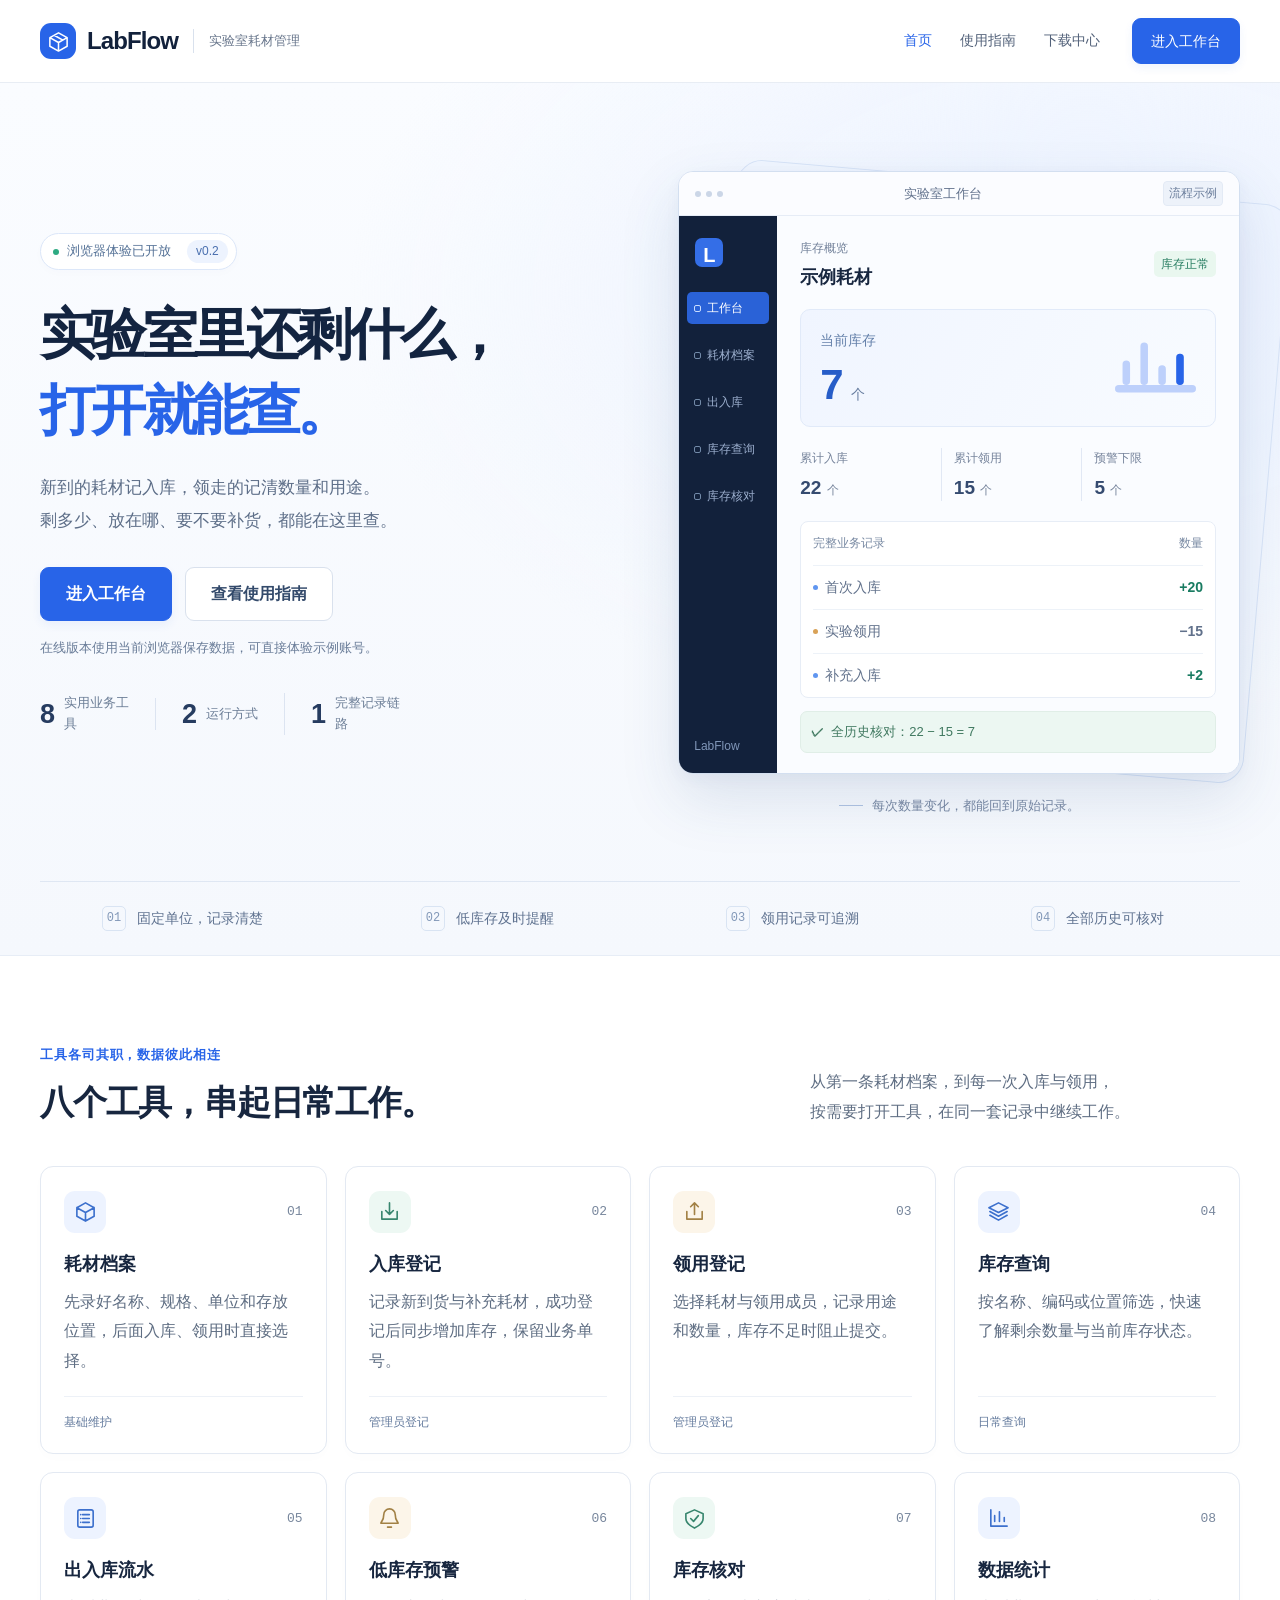
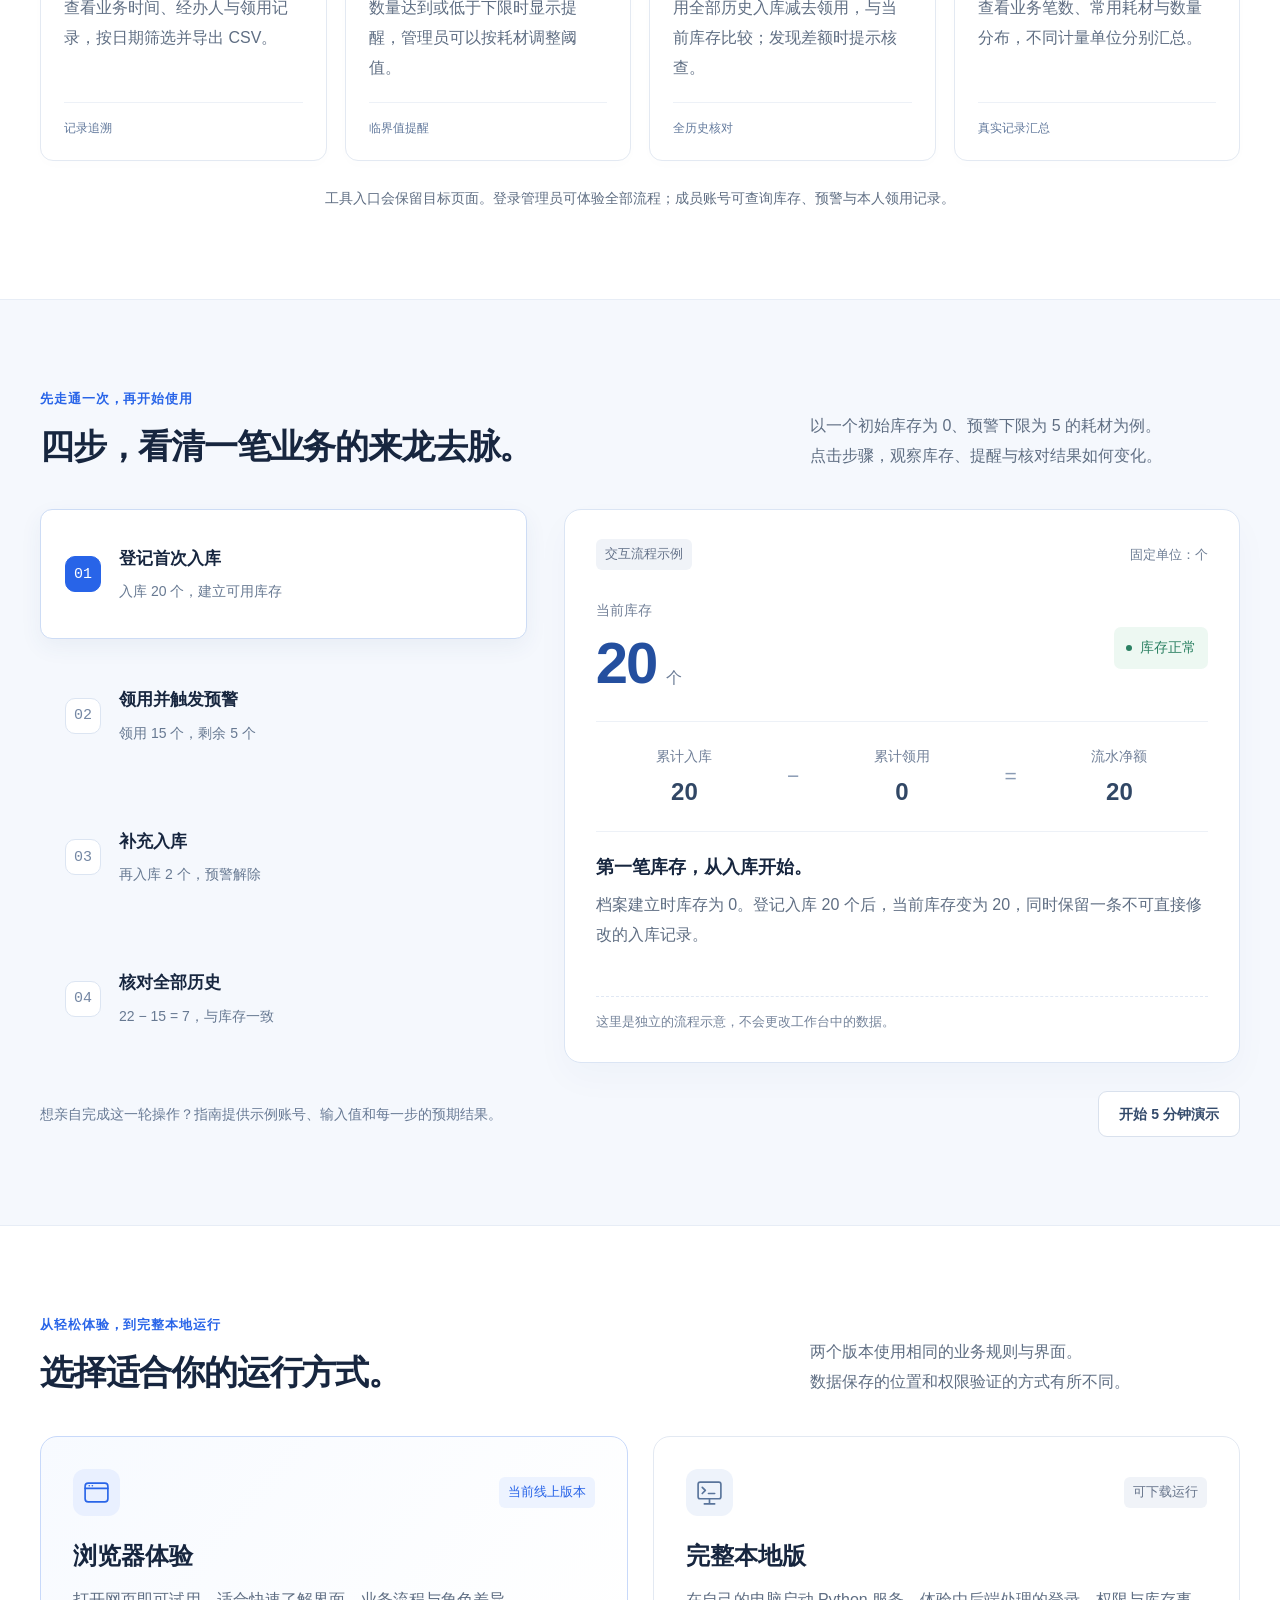
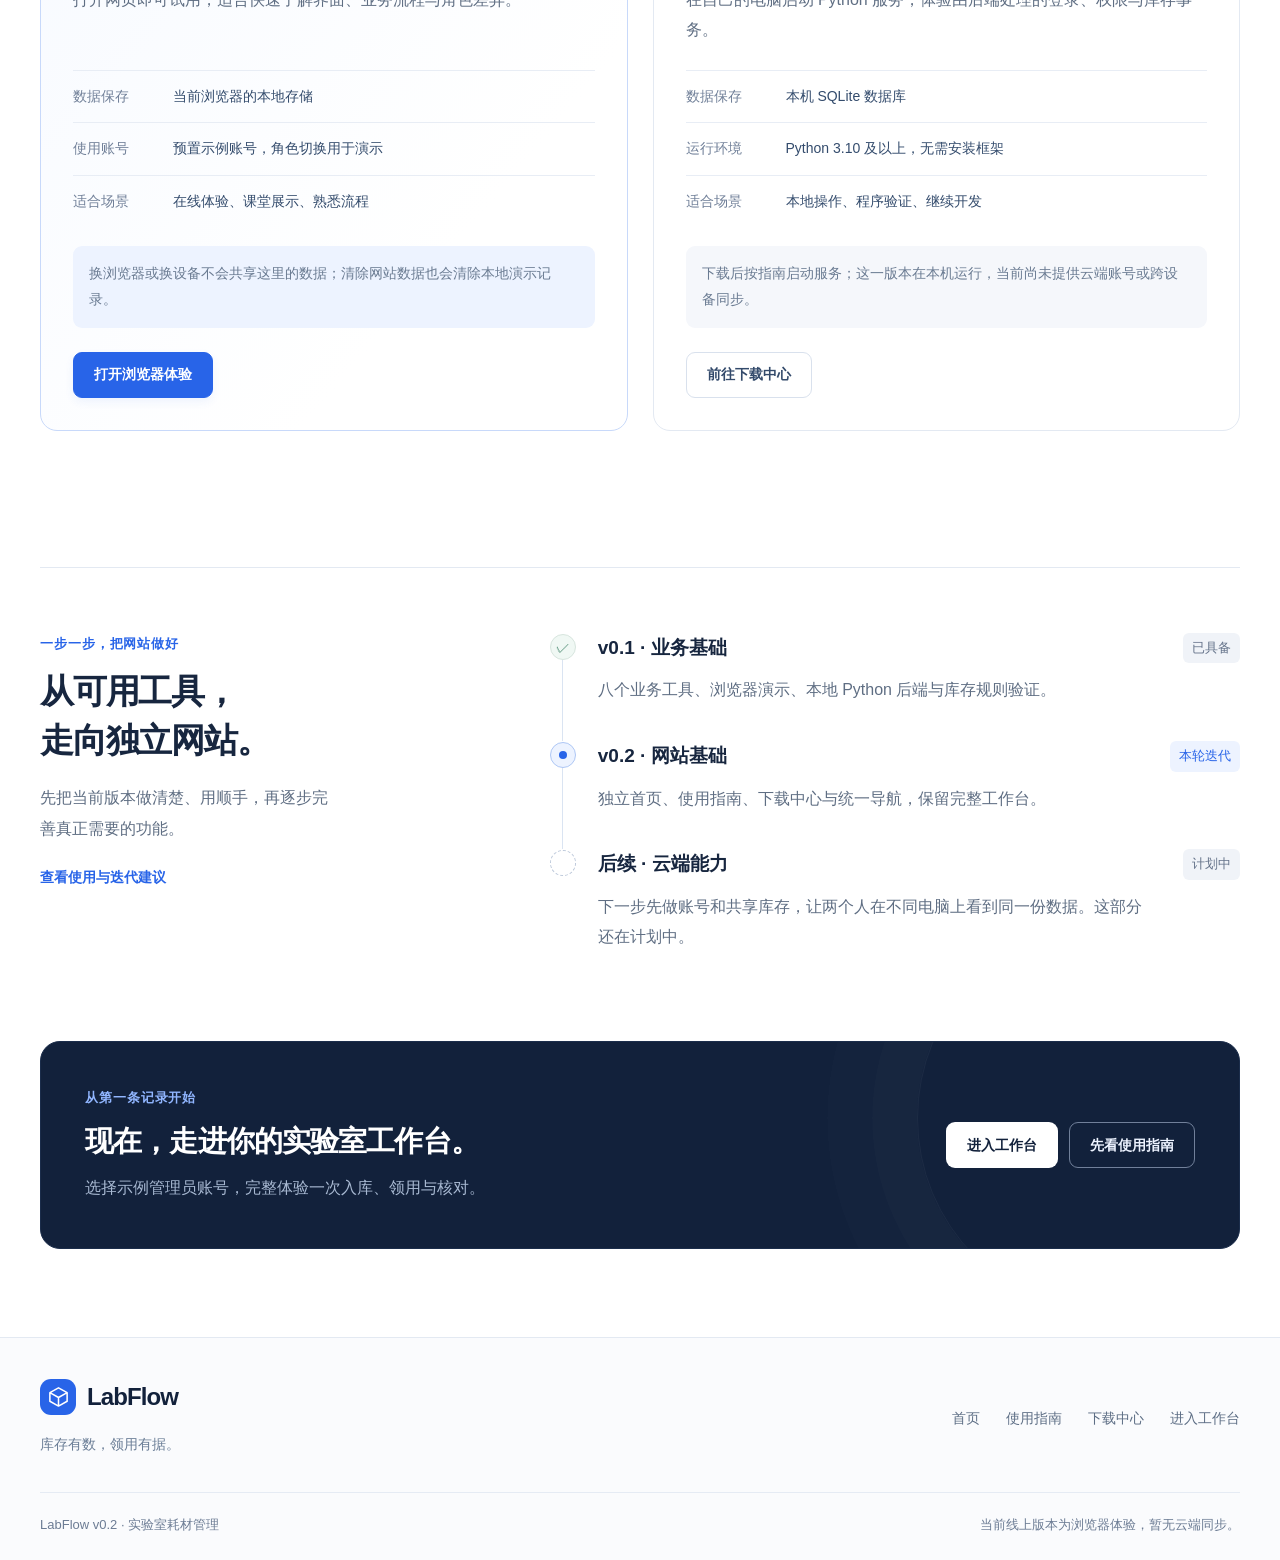
==== web/index.html @ d5433038 "导入 LabFlow 课程项目与 Cloudflare 部署说明 加入首页、八功能工作台、指南和下载中心，保留本地 Python/SQLite 后台、测试与研究资料。 当前在线构建使用浏览器演示数据，" ====
<!doctype html>
<html lang="zh-CN">
<head>
  <meta charset="utf-8">
  <meta name="viewport" content="width=device-width, initial-scale=1">
  <meta name="theme-color" content="#12213b">
  <meta name="description" content="LabFlow 将实验室耗材档案、入库、领用、库存、预警与核对连接起来。在线体验八个业务工具，或下载完整的 Python 与 SQLite 本地版本。">
  <title>LabFlow · 让实验室耗材管理有条理</title>
  <link rel="stylesheet" href="site.css">
  <script src="site.js" defer></script>
</head>
<body data-page="home">
  <a class="skip-link" href="#main-content">跳到主要内容</a>
  <header class="site-header">
    <div class="site-wrap site-header-inner">
      <a class="site-brand" href="index.html" aria-label="LabFlow 首页">
        <span class="brand-mark" aria-hidden="true"><svg viewBox="0 0 24 24" fill="none"><path d="m12 3 9 5-9 5-9-5 9-5Zm-9 5v9l9 5 9-5V8M12 13v9M7.5 5.5l9 5" stroke="currentColor" stroke-width="1.6" stroke-linejoin="round"/></svg></span>
        <span class="brand-wordmark">LabFlow</span><span class="brand-subtitle">实验室耗材管理</span>
      </a>
      <button class="mobile-nav-toggle" type="button" data-menu-toggle aria-controls="site-nav" aria-expanded="false" aria-label="打开导航"><span></span><span></span><span></span></button>
      <nav id="site-nav" class="site-nav" aria-label="网站导航"><a href="index.html" aria-current="page">首页</a><a href="guide.html">使用指南</a><a href="download.html">下载中心</a><a href="app.html" class="button button-primary nav-cta">进入工作台</a></nav>
    </div>
  </header>
  <main id="main-content">
    <section class="home-hero">
      <div class="site-wrap hero-layout">
        <div class="hero-copy">
          <div class="hero-status"><span class="status-dot"></span>浏览器体验已开放<span class="hero-version">v0.2</span></div>
          <h1>实验室里还剩什么，<br><span>打开就能查。</span></h1>
          <p class="hero-lead">新到的耗材记入库，领走的记清数量和用途。<br class="desktop-break">剩多少、放在哪、要不要补货，都能在这里查。</p>
          <div class="hero-actions"><a class="button button-primary button-large" href="app.html">进入工作台</a><a class="button button-secondary button-large" href="guide.html">查看使用指南</a></div>
          <p class="hero-note">在线版本使用当前浏览器保存数据，可直接体验示例账号。</p>
          <div class="hero-proof" aria-label="产品范围"><div><strong>8</strong><span>实用业务工具</span></div><div><strong>2</strong><span>运行方式</span></div><div><strong>1</strong><span>完整记录链路</span></div></div>
        </div>
        <div class="hero-visual">
          <div class="preview-window" aria-label="业务示例：累计入库 22 个、领用 15 个，当前库存 7 个">
            <div class="preview-topbar"><div class="preview-dots" aria-hidden="true"><i></i><i></i><i></i></div><span>实验室工作台</span><span class="preview-label">流程示例</span></div>
            <div class="preview-content">
              <div class="preview-nav" aria-hidden="true"><span class="preview-nav-logo">L</span><span class="is-active"><i></i>工作台</span><span><i></i>耗材档案</span><span><i></i>出入库</span><span><i></i>库存查询</span><span><i></i>库存核对</span><span class="preview-nav-foot">LabFlow</span></div>
              <div class="preview-main">
                <div class="preview-heading"><div><p>库存概览</p><h2>示例耗材</h2></div><span class="preview-ok">库存正常</span></div>
                <div class="preview-stock"><div><span>当前库存</span><strong>7<small>个</small></strong></div><svg viewBox="0 0 86 62" fill="none" aria-hidden="true"><path d="M4 53h78M12 45V27M31 45V8M50 45V32M69 45V20" stroke="#bdd0fb" stroke-width="8" stroke-linecap="round"/><path d="M69 45V20" stroke="#2864e8" stroke-width="8" stroke-linecap="round"/></svg></div>
                <div class="preview-metrics"><div><span>累计入库</span><strong>22 <small>个</small></strong></div><div><span>累计领用</span><strong>15 <small>个</small></strong></div><div><span>预警下限</span><strong>5 <small>个</small></strong></div></div>
                <div class="preview-ledger"><div class="preview-ledger-head"><span>完整业务记录</span><span>数量</span></div><div><span><i class="ledger-dot in"></i>首次入库</span><strong class="text-green">+20</strong></div><div><span><i class="ledger-dot out"></i>实验领用</span><strong>−15</strong></div><div><span><i class="ledger-dot in"></i>补充入库</span><strong class="text-green">+2</strong></div></div>
                <div class="preview-check"><span aria-hidden="true">✓</span>全历史核对：22 − 15 = 7</div>
              </div>
            </div>
          </div>
          <div class="preview-caption"><span class="caption-line"></span>每次数量变化，都能回到原始记录。</div>
        </div>
      </div>
      <div class="site-wrap"><div class="benefit-strip"><span><i aria-hidden="true">01</i>固定单位，记录清楚</span><span><i aria-hidden="true">02</i>低库存及时提醒</span><span><i aria-hidden="true">03</i>领用记录可追溯</span><span><i aria-hidden="true">04</i>全部历史可核对</span></div></div>
    </section>
    <section id="features" class="section features-section">
      <div class="site-wrap">
        <div class="section-head"><div><p class="eyebrow">工具各司其职，数据彼此相连</p><h2 class="section-title">八个工具，串起日常工作。</h2></div><p class="section-copy">从第一条耗材档案，到每一次入库与领用，<br class="desktop-break">按需要打开工具，在同一套记录中继续工作。</p></div>
        <div class="feature-grid">
          <a class="feature-card" href="app.html?app=items"><div class="feature-card-top"><span class="feature-icon"><svg viewBox="0 0 24 24" fill="none" aria-hidden="true"><path d="m12 3 9 5-9 5-9-5 9-5Zm-9 5v9l9 5 9-5V8M12 13v9"/></svg></span><span class="feature-number">01</span></div><h3>耗材档案</h3><p>先录好名称、规格、单位和存放位置，后面入库、领用时直接选择。</p><span class="feature-category">基础维护</span></a>
          <a class="feature-card" href="app.html?app=inbound"><div class="feature-card-top"><span class="feature-icon green"><svg viewBox="0 0 24 24" fill="none" aria-hidden="true"><path d="M4 12v8h16v-8M12 3v12m-4-4 4 4 4-4"/></svg></span><span class="feature-number">02</span></div><h3>入库登记</h3><p>记录新到货与补充耗材，成功登记后同步增加库存，保留业务单号。</p><span class="feature-category">管理员登记</span></a>
          <a class="feature-card" href="app.html?app=outbound"><div class="feature-card-top"><span class="feature-icon warm"><svg viewBox="0 0 24 24" fill="none" aria-hidden="true"><path d="M4 12v8h16v-8M12 15V3m-4 4 4-4 4 4"/></svg></span><span class="feature-number">03</span></div><h3>领用登记</h3><p>选择耗材与领用成员，记录用途和数量，库存不足时阻止提交。</p><span class="feature-category">管理员登记</span></a>
          <a class="feature-card" href="app.html?app=inventory"><div class="feature-card-top"><span class="feature-icon"><svg viewBox="0 0 24 24" fill="none" aria-hidden="true"><path d="m12 3 10 5-10 5L2 8l10-5ZM3 12l9 5 9-5M3 16l9 5 9-5"/></svg></span><span class="feature-number">04</span></div><h3>库存查询</h3><p>按名称、编码或位置筛选，快速了解剩余数量与当前库存状态。</p><span class="feature-category">日常查询</span></a>
          <a class="feature-card" href="app.html?app=movements"><div class="feature-card-top"><span class="feature-icon"><svg viewBox="0 0 24 24" fill="none" aria-hidden="true"><rect x="4" y="3" width="16" height="18" rx="2"/><path d="M9 8h7M9 12h7M9 16h7M7 8h.01M7 12h.01M7 16h.01"/></svg></span><span class="feature-number">05</span></div><h3>出入库流水</h3><p>查看业务时间、经办人与领用记录，按日期筛选并导出 CSV。</p><span class="feature-category">记录追溯</span></a>
          <a class="feature-card" href="app.html?app=alerts"><div class="feature-card-top"><span class="feature-icon warm"><svg viewBox="0 0 24 24" fill="none" aria-hidden="true"><path d="M18 8a6 6 0 0 0-12 0c0 7-3 7-3 9h18c0-2-3-2-3-9M10 21h4"/></svg></span><span class="feature-number">06</span></div><h3>低库存预警</h3><p>数量达到或低于下限时显示提醒，管理员可以按耗材调整阈值。</p><span class="feature-category">临界值提醒</span></a>
          <a class="feature-card" href="app.html?app=reconciliation"><div class="feature-card-top"><span class="feature-icon green"><svg viewBox="0 0 24 24" fill="none" aria-hidden="true"><path d="m12 3 9 4v5c0 5-5 8-9 10-4-2-9-5-9-10V7l9-4Z"/><path d="m8 12 3 3 5-6"/></svg></span><span class="feature-number">07</span></div><h3>库存核对</h3><p>用全部历史入库减去领用，与当前库存比较；发现差额时提示核查。</p><span class="feature-category">全历史核对</span></a>
          <a class="feature-card" href="app.html?app=statistics"><div class="feature-card-top"><span class="feature-icon"><svg viewBox="0 0 24 24" fill="none" aria-hidden="true"><path d="M4 3v17h17M8 15V9M13 15V5M18 15v-4"/></svg></span><span class="feature-number">08</span></div><h3>数据统计</h3><p>查看业务笔数、常用耗材与数量分布，不同计量单位分别汇总。</p><span class="feature-category">真实记录汇总</span></a>
        </div>
        <p class="section-footnote">工具入口会保留目标页面。登录管理员可体验全部流程；成员账号可查询库存、预警与本人领用记录。</p>
      </div>
    </section>
    <section id="workflow" class="section workflow-section">
      <div class="site-wrap">
        <div class="section-head"><div><p class="eyebrow">先走通一次，再开始使用</p><h2 class="section-title">四步，看清一笔业务的来龙去脉。</h2></div><p class="section-copy">以一个初始库存为 0、预警下限为 5 的耗材为例。<br class="desktop-break">点击步骤，观察库存、提醒与核对结果如何变化。</p></div>
        <div class="workflow-layout">
          <div class="demo-tabs" role="tablist" aria-label="业务演示步骤" aria-orientation="vertical">
            <button class="demo-tab is-active" type="button" role="tab" id="demo-tab-0" aria-selected="true" aria-controls="demo-panel" data-demo-step="0"><span class="demo-step-number">01</span><span><strong>登记首次入库</strong><small>入库 20 个，建立可用库存</small></span></button>
            <button class="demo-tab" type="button" role="tab" id="demo-tab-1" aria-selected="false" aria-controls="demo-panel" tabindex="-1" data-demo-step="1"><span class="demo-step-number">02</span><span><strong>领用并触发预警</strong><small>领用 15 个，剩余 5 个</small></span></button>
            <button class="demo-tab" type="button" role="tab" id="demo-tab-2" aria-selected="false" aria-controls="demo-panel" tabindex="-1" data-demo-step="2"><span class="demo-step-number">03</span><span><strong>补充入库</strong><small>再入库 2 个，预警解除</small></span></button>
            <button class="demo-tab" type="button" role="tab" id="demo-tab-3" aria-selected="false" aria-controls="demo-panel" tabindex="-1" data-demo-step="3"><span class="demo-step-number">04</span><span><strong>核对全部历史</strong><small>22 − 15 = 7，与库存一致</small></span></button>
          </div>
          <div id="demo-panel" class="demo-panel" role="tabpanel" aria-labelledby="demo-tab-0" tabindex="0">
            <div class="demo-panel-top"><span class="tag">交互流程示例</span><span class="demo-unit">固定单位：个</span></div>
            <div class="demo-result" aria-live="polite" aria-atomic="true"><div><p>当前库存</p><div class="demo-stock-number"><strong data-demo-stock>20</strong><span>个</span></div></div><div class="demo-result-state" data-demo-state><span class="state-indicator"></span><span data-demo-status>库存正常</span></div></div>
            <div class="demo-equation"><div><span>累计入库</span><strong data-demo-in>20</strong></div><span class="equation-symbol" aria-hidden="true">−</span><div><span>累计领用</span><strong data-demo-out>0</strong></div><span class="equation-symbol" aria-hidden="true">=</span><div><span>流水净额</span><strong data-demo-ledger>20</strong></div></div>
            <div class="demo-explanation"><h3 data-demo-title>第一笔库存，从入库开始。</h3><p data-demo-description>档案建立时库存为 0。登记入库 20 个后，当前库存变为 20，同时保留一条不可直接修改的入库记录。</p></div>
            <p class="demo-safe-note">这里是独立的流程示意，不会更改工作台中的数据。</p>
          </div>
        </div>
        <div class="workflow-bottom"><p>想亲自完成这一轮操作？指南提供示例账号、输入值和每一步的预期结果。</p><a class="button button-secondary" href="guide.html#first-run">开始 5 分钟演示</a></div>
      </div>
    </section>
    <section id="modes" class="section modes-section">
      <div class="site-wrap">
        <div class="section-head"><div><p class="eyebrow">从轻松体验，到完整本地运行</p><h2 class="section-title">选择适合你的运行方式。</h2></div><p class="section-copy">两个版本使用相同的业务规则与界面。<br class="desktop-break">数据保存的位置和权限验证的方式有所不同。</p></div>
        <div class="mode-grid">
          <article class="mode-card browser-mode"><div class="mode-card-heading"><span class="mode-icon" aria-hidden="true"><svg viewBox="0 0 28 28" fill="none"><rect x="3" y="5" width="22" height="18" rx="3"/><path d="M3 10h22M7 7.5h.01M10 7.5h.01"/></svg></span><span class="tag tag-blue">当前线上版本</span></div><h3>浏览器体验</h3><p>打开网页即可试用，适合快速了解界面、业务流程与角色差异。</p><dl class="mode-facts"><div><dt>数据保存</dt><dd>当前浏览器的本地存储</dd></div><div><dt>使用账号</dt><dd>预置示例账号，角色切换用于演示</dd></div><div><dt>适合场景</dt><dd>在线体验、课堂展示、熟悉流程</dd></div></dl><div class="mode-boundary">换浏览器或换设备不会共享这里的数据；清除网站数据也会清除本地演示记录。</div><a class="button button-primary" href="app.html">打开浏览器体验</a></article>
          <article class="mode-card local-mode"><div class="mode-card-heading"><span class="mode-icon" aria-hidden="true"><svg viewBox="0 0 28 28" fill="none"><rect x="3" y="4" width="22" height="16" rx="2"/><path d="M9 25h10M14 20v5M7 9l3 3-3 3M13 15h6"/></svg></span><span class="tag">可下载运行</span></div><h3>完整本地版</h3><p>在自己的电脑启动 Python 服务，体验由后端处理的登录、权限与库存事务。</p><dl class="mode-facts"><div><dt>数据保存</dt><dd>本机 SQLite 数据库</dd></div><div><dt>运行环境</dt><dd>Python 3.10 及以上，无需安装框架</dd></div><div><dt>适合场景</dt><dd>本地操作、程序验证、继续开发</dd></div></dl><div class="mode-boundary">下载后按指南启动服务；这一版本在本机运行，当前尚未提供云端账号或跨设备同步。</div><a class="button button-secondary" href="download.html">前往下载中心</a></article>
        </div>
      </div>
    </section>
    <section id="roadmap" class="section roadmap-section">
      <div class="site-wrap roadmap-layout"><div class="roadmap-heading"><p class="eyebrow">一步一步，把网站做好</p><h2 class="section-title">从可用工具，<br>走向独立网站。</h2><p class="section-copy">先把当前版本做清楚、用顺手，再逐步完善真正需要的功能。</p><a class="text-link" href="guide.html#team">查看使用与迭代建议</a></div><div class="roadmap-list"><article class="roadmap-item"><span class="roadmap-marker complete" aria-hidden="true">✓</span><div><div class="roadmap-item-title"><h3>v0.1 · 业务基础</h3><span class="tag">已具备</span></div><p>八个业务工具、浏览器演示、本地 Python 后端与库存规则验证。</p></div></article><article class="roadmap-item current"><span class="roadmap-marker" aria-hidden="true"><i></i></span><div><div class="roadmap-item-title"><h3>v0.2 · 网站基础</h3><span class="tag tag-blue">本轮迭代</span></div><p>独立首页、使用指南、下载中心与统一导航，保留完整工作台。</p></div></article><article class="roadmap-item"><span class="roadmap-marker planned" aria-hidden="true"></span><div><div class="roadmap-item-title"><h3>后续 · 云端能力</h3><span class="tag">计划中</span></div><p>下一步先做账号和共享库存，让两个人在不同电脑上看到同一份数据。这部分还在计划中。</p></div></article></div></div>
    </section>
    <section class="closing-section"><div class="site-wrap"><div class="closing-panel"><div><p class="eyebrow">从第一条记录开始</p><h2>现在，走进你的实验室工作台。</h2><p>选择示例管理员账号，完整体验一次入库、领用与核对。</p></div><div class="closing-actions"><a class="button button-white" href="app.html">进入工作台</a><a class="button button-dark-outline" href="guide.html">先看使用指南</a></div></div></div></section>
  </main>
  <footer class="site-footer"><div class="site-wrap"><div class="footer-top"><div><a class="site-brand" href="index.html"><span class="brand-mark" aria-hidden="true"><svg viewBox="0 0 24 24" fill="none"><path d="m12 3 9 5-9 5-9-5 9-5Zm-9 5v9l9 5 9-5V8M12 13v9" stroke="currentColor" stroke-width="1.6" stroke-linejoin="round"/></svg></span><span class="brand-wordmark">LabFlow</span></a><p class="footer-description">库存有数，领用有据。</p></div><nav class="footer-nav" aria-label="页脚导航"><a href="index.html">首页</a><a href="guide.html">使用指南</a><a href="download.html">下载中心</a><a href="app.html">进入工作台</a></nav></div><div class="footer-bottom"><span>LabFlow v0.2 · 实验室耗材管理</span><span>当前线上版本为浏览器体验，暂无云端同步。</span></div></div></footer>
</body>
</html>
---- web/site.css ----
:root{--ink:#17263f;--navy:#12213b;--blue:#2864e8;--blue-dark:#1b4fc4;--blue-soft:#edf3ff;--muted:#5f6e83;--line:#e3e9f2;--canvas:#f5f7fb;--green:#187b61;--amber:#93600d;--radius:18px;--shadow:0 14px 42px rgba(25,44,78,.06)}
*{box-sizing:border-box}html{scroll-behavior:smooth;scroll-padding-top:106px}body{margin:0;color:var(--ink);background:#fff;font:16px/1.8 -apple-system,BlinkMacSystemFont,"Segoe UI","PingFang SC","Microsoft YaHei",sans-serif;-webkit-font-smoothing:antialiased}button,input,select,textarea{font:inherit}a{color:inherit;text-decoration:none}button,a{-webkit-tap-highlight-color:transparent;touch-action:manipulation}button{cursor:pointer}button:focus-visible,a:focus-visible,summary:focus-visible,[tabindex]:focus-visible{outline:3px solid #82abfa;outline-offset:5px}h1,h2,h3,h4,p{margin:0}h1,h2,h3,h4{line-height:1.4}h1,h2{letter-spacing:-.03em}svg{display:block}button{border:0}img,svg{max-width:100%}main{overflow:clip}section[id]{scroll-margin-top:106px}small{font-size:13px}.site-wrap{width:calc(100% - 80px);max-width:1200px;margin:0 auto}.muted{color:var(--muted)}.text-green{color:var(--green)}.skip-link{position:fixed;z-index:200;top:-100px;left:20px;background:white;color:var(--ink);padding:12px 20px;border:1px solid var(--blue);border-radius:10px;font-size:14px}.skip-link:focus{top:14px}.button{display:inline-flex;align-items:center;justify-content:center;min-height:46px;padding:10px 20px;border-radius:9px;font-size:14px;font-weight:650;line-height:1.6;border:1px solid transparent;transition:background .18s,border-color .18s,box-shadow .18s;text-align:center}.button-primary{color:#fff;background:var(--blue);border-color:var(--blue);box-shadow:0 4px 10px #2864e812}.button-primary:hover{background:var(--blue-dark);border-color:var(--blue-dark);box-shadow:0 7px 18px #2864e81c}.button-secondary{background:#fff;border-color:#d9e1ed;color:#334a6b}.button-secondary:hover{border-color:#aec4e8;background:#f7faff}.button-large{min-height:52px;padding:13px 25px;font-size:16px}.button-small{min-height:38px;padding:7px 13px;font-size:14px}.button-white{background:white;color:var(--navy)}.button-white:hover{background:#eef4ff}.button-dark-outline{background:transparent;border-color:#71809a;color:#edf3ff}.button-dark-outline:hover{background:#ffffff0d;border-color:#b5c5e0}.text-link{font-size:14px;font-weight:650;color:var(--blue);text-underline-offset:5px}.text-link:hover{text-decoration:underline}.tag{display:inline-flex;align-items:center;justify-content:center;gap:6px;border-radius:6px;background:#f0f3f8;color:#65738a;font-size:13px;font-weight:550;line-height:1.6;padding:5px 9px}.tag-blue{background:var(--blue-soft);color:var(--blue)}.eyebrow{color:var(--blue);font-size:13px;line-height:1.7;font-weight:650;letter-spacing:.07em;margin-bottom:12px}.section{padding:88px 0}.section-head{display:flex;justify-content:space-between;gap:40px;align-items:flex-end;margin-bottom:38px}.section-title{font-size:34px;font-weight:720;line-height:1.45;letter-spacing:-.035em}.section-copy{color:var(--muted);font-size:16px;line-height:1.9;max-width:470px}.section-head>.section-copy{flex:0 1 430px}.section-footnote{font-size:14px;color:var(--muted);text-align:center;margin-top:25px}.grid-2{display:grid;grid-template-columns:repeat(2,minmax(0,1fr));gap:24px}.grid-3{display:grid;grid-template-columns:repeat(3,minmax(0,1fr));gap:24px}

.site-header{position:sticky;top:0;z-index:50;background:rgba(255,255,255,.96);border-bottom:1px solid #e8edf4;backdrop-filter:blur(16px)}.site-header-inner{min-height:82px;display:flex;align-items:center;justify-content:space-between;gap:25px}.site-brand{display:inline-flex;align-items:center;gap:11px;flex-shrink:0;color:var(--navy)}.brand-mark{display:grid;place-items:center;width:36px;height:36px;border-radius:11px;background:var(--blue);color:white;flex:none}.brand-mark svg{width:23px;height:23px}.brand-wordmark{font-size:24px;line-height:1.2;font-weight:780;letter-spacing:-.9px}.brand-subtitle{font-size:13px;font-weight:450;color:#67758b;border-left:1px solid #d9e1ed;margin-left:4px;padding-left:15px;white-space:nowrap}.site-nav{display:flex;align-items:center;gap:28px}.site-nav>a{font-size:14px;font-weight:550;color:#53627a;padding:10px 0;white-space:nowrap}.site-nav>a:hover,.site-nav>a[aria-current="page"]{color:var(--blue)}.site-nav>.nav-cta{padding:10px 18px;color:white;margin-left:4px}.site-nav>.nav-cta:hover{color:white}.mobile-nav-toggle{display:none;flex-direction:column;align-items:center;justify-content:center;gap:5px;background:transparent;border:1px solid var(--line);border-radius:8px;min-width:44px;min-height:42px;font-size:14px;color:var(--ink);padding:8px}.mobile-nav-toggle>span{width:18px;height:2px;background:currentColor;border-radius:2px;transition:transform .15s,opacity .15s}.mobile-nav-toggle[aria-expanded="true"]>span:first-child{transform:translateY(7px) rotate(45deg)}.mobile-nav-toggle[aria-expanded="true"]>span:nth-child(2){opacity:0}.mobile-nav-toggle[aria-expanded="true"]>span:last-child{transform:translateY(-7px) rotate(-45deg)}

.home-hero{background:radial-gradient(ellipse at 85% 24%,#eaf1ff 0%,transparent 48%),linear-gradient(180deg,#fafcff,#f5f8fd);border-bottom:1px solid #e7edf6;overflow:hidden}.hero-layout{display:grid;grid-template-columns:1.04fr 1fr;align-items:center;gap:54px;padding-top:68px;padding-bottom:64px}.hero-copy{padding:10px 0}.hero-status{display:inline-flex;align-items:center;gap:8px;background:#fff;border:1px solid #dce7f9;padding:6px 8px 6px 12px;border-radius:30px;font-size:13px;line-height:1.6;color:#557297;margin-bottom:27px;box-shadow:0 3px 10px #345a9204}.status-dot{width:6px;height:6px;border-radius:50%;background:#2eaa82}.hero-version{font-size:12px;background:#edf3fe;color:#496faf;border-radius:14px;padding:2px 9px;margin-left:8px}.hero-copy h1{font-size:clamp(38px,4.3vw,58px);line-height:1.38;font-weight:780;letter-spacing:-.065em;color:#132440}.hero-copy h1>span{color:var(--blue)}.hero-lead{font-size:17px;color:#5d6e88;line-height:1.95;margin-top:22px}.hero-actions{display:flex;align-items:center;gap:13px;margin-top:30px;flex-wrap:wrap}.hero-note{font-size:13px;color:#697c98;margin-top:15px;max-width:470px;line-height:1.8}.hero-proof{display:flex;align-items:center;gap:0;margin-top:34px}.hero-proof>div{display:flex;align-items:center;gap:10px;padding:0 26px;border-left:1px solid #dce4f1}.hero-proof>div:first-child{padding-left:0;border-left:0}.hero-proof strong{font-size:27px;line-height:1.2;letter-spacing:-1px;font-weight:700;color:#263c60}.hero-proof span{font-size:13px;color:#6b7d96;max-width:65px;line-height:1.6}.hero-visual{min-width:0;position:relative;padding:20px 0 0}.hero-visual:before{content:"";position:absolute;inset:30px -28px 55px 34px;border:1px solid #d8e4f7;border-radius:26px;transform:rotate(5deg);background:#e9f1ff40}.preview-window{position:relative;border:1px solid #d3dff0;border-radius:15px;overflow:hidden;background:#fff;box-shadow:0 25px 60px #294e8021,0 5px 15px #2e51840a}.preview-topbar{height:44px;display:flex;align-items:center;justify-content:space-between;gap:14px;background:#fbfcff;border-bottom:1px solid #e6ecf6;padding:0 16px;color:#61718c;font-size:13px}.preview-dots{display:flex;gap:5px}.preview-dots i{width:6px;height:6px;background:#cbd6e7;border-radius:50%}.preview-label{font-size:12px;color:#6b7e9c;background:#edf2fa;border:1px solid #e3eaf5;border-radius:4px;padding:1px 5px}.preview-content{display:grid;grid-template-columns:98px minmax(0,1fr)}.preview-nav{background:var(--navy);padding:22px 8px 18px;display:flex;flex-direction:column;gap:15px;color:#9cafce;font-size:12px;line-height:1.5}.preview-nav>span{padding:7px;display:flex;align-items:center;gap:6px;white-space:nowrap}.preview-nav>span>i{width:7px;height:7px;border:1px solid #728aa8;border-radius:2px}.preview-nav .is-active{color:white;background:#2a62d7;border-radius:5px}.preview-nav .is-active>i{border-color:#c8dcff}.preview-nav>.preview-nav-logo{font-size:20px;font-weight:800;line-height:1;width:28px;height:29px;display:grid;place-items:center;background:#346ee7;color:white;border-radius:7px;margin:0 8px 10px}.preview-nav>.preview-nav-foot{color:#8197b9;font-size:12px;margin-top:auto;padding:18px 7px 0}.preview-main{padding:22px 23px 20px;min-width:0;background:#fafcff}.preview-heading{display:flex;align-items:center;justify-content:space-between;gap:8px}.preview-heading p{font-size:12px;color:#72819a;margin-bottom:5px}.preview-heading h2{font-size:18px;letter-spacing:0;font-weight:650}.preview-ok{font-size:12px;line-height:1.5;border-radius:5px;background:#e9f7ef;color:#277d61;padding:4px 7px;white-space:nowrap}.preview-stock{display:flex;justify-content:space-between;align-items:center;background:linear-gradient(120deg,#f0f5ff,#f8fbff);border:1px solid #e1eaf9;border-radius:10px;padding:16px 19px;margin-top:19px}.preview-stock>div>span{font-size:14px;color:#6480aa}.preview-stock strong{display:block;font-size:42px;line-height:1.2;letter-spacing:-1px;color:#275dc8;margin-top:5px}.preview-stock strong small{font-size:14px;letter-spacing:0;font-weight:450;margin-left:8px;color:#667c9f}.preview-stock>svg{width:81px;height:60px;margin-left:10px}.preview-metrics{display:grid;grid-template-columns:repeat(3,minmax(0,1fr));gap:6px;padding:21px 0 20px}.preview-metrics>div{border-left:1px solid #e1e8f4;padding-left:12px}.preview-metrics>div:first-child{border:0;padding-left:0}.preview-metrics span{font-size:12px;color:#75839b;display:block;white-space:nowrap}.preview-metrics strong{font-size:19px;font-weight:650;color:#354b70;display:block;line-height:1.4;margin-top:5px}.preview-metrics small{font-size:12px;font-weight:450;color:#75839b}.preview-ledger{background:white;border:1px solid #e7edf6;border-radius:8px;padding:0 12px}.preview-ledger>div{display:flex;align-items:center;justify-content:space-between;gap:10px;padding:9px 0;border-top:1px solid #edf2f8;font-size:14px;color:#61718b}.preview-ledger>.preview-ledger-head{font-size:12px;color:#798aa3;border:0;padding-top:11px;padding-bottom:10px}.preview-ledger>div>span{display:flex;align-items:center;gap:7px}.preview-ledger strong{font-size:14px;font-weight:600}.ledger-dot{width:5px;height:5px;border-radius:50%;background:#6096f0}.ledger-dot.out{background:#d9a257}.preview-check{background:#ecf7f2;border:1px solid #e0eee7;color:#407960;font-size:13px;border-radius:7px;margin-top:13px;padding:8px 10px;display:flex;gap:7px;align-items:center}.preview-check>span{font-weight:700}.preview-caption{display:flex;align-items:center;justify-content:center;gap:9px;color:#7384a0;font-size:13px;margin-top:20px;position:relative}.caption-line{width:24px;height:1px;background:#a9bddd}.benefit-strip{display:grid;grid-template-columns:repeat(4,minmax(0,1fr));gap:20px;border-top:1px solid #dfe7f3;padding:24px 0}.benefit-strip>span{display:flex;align-items:center;gap:11px;font-size:14px;color:#5f7290;justify-content:center}.benefit-strip i{font:12px ui-monospace,SFMono-Regular,Consolas,monospace;font-style:normal;color:#8298b8;border:1px solid #d9e4f3;border-radius:5px;padding:3px 4px;line-height:1.4}

.feature-grid{display:grid;grid-template-columns:repeat(4,minmax(0,1fr));gap:18px}.feature-card{border:1px solid var(--line);border-radius:13px;padding:24px 23px 20px;min-width:0;background:white;display:flex;flex-direction:column;align-items:flex-start;box-shadow:0 4px 14px #203d6803;transition:border-color .18s,background .18s,box-shadow .18s}.feature-card:hover{background:#fcfdff;border-color:#adc5f2;box-shadow:0 10px 25px #2853880a}.feature-card-top{display:flex;align-items:center;justify-content:space-between;width:100%;margin-bottom:19px}.feature-icon{width:42px;height:42px;border-radius:11px;background:#edf3ff;color:#3c70cd;display:grid;place-items:center}.feature-icon>svg{width:23px;height:23px;stroke:currentColor;stroke-width:1.7;stroke-linecap:round;stroke-linejoin:round}.feature-icon.green{background:#edf8f3;color:#38866e}.feature-icon.warm{background:#fcf5e9;color:#a28145}.feature-number{font:13px ui-monospace,SFMono-Regular,Consolas,monospace;color:#77869c}.feature-card h3{font-size:18px;font-weight:660;margin-bottom:10px}.feature-card p{font-size:16px;color:var(--muted);line-height:1.85;flex:1}.feature-category{font-size:12px;color:#637a9d;border-top:1px solid #edf1f7;padding-top:15px;margin-top:20px;width:100%}

.workflow-section{background:#f5f8fd;border-block:1px solid #e7edf6}.workflow-layout{display:grid;grid-template-columns:0.9fr 1.25fr;gap:37px;align-items:stretch}.demo-tabs{display:flex;flex-direction:column;gap:12px}.demo-tab{display:flex;align-items:center;gap:18px;text-align:left;padding:23px 24px;border:1px solid transparent;border-radius:12px;background:transparent;color:var(--ink);width:100%;flex:1}.demo-tab:hover{background:#edf3fc}.demo-tab.is-active{background:white;border-color:#cddcf5;box-shadow:0 8px 22px #294c8410}.demo-step-number{font:15px ui-monospace,SFMono-Regular,Consolas,monospace;color:#7487a4;flex:none;width:36px;height:36px;border:1px solid #dce5f2;background:#fff;border-radius:10px;display:grid;place-items:center}.demo-tab.is-active .demo-step-number{color:white;background:var(--blue);border-color:var(--blue)}.demo-tab strong{font-size:17px;font-weight:650;display:block;margin-bottom:5px}.demo-tab small{font-size:14px;color:#677992;display:block}.demo-panel{background:white;border:1px solid #dbe5f4;border-radius:17px;padding:29px 31px;box-shadow:0 15px 35px #294b7f08;min-width:0}.demo-panel-top{display:flex;align-items:center;justify-content:space-between;gap:14px}.demo-unit{font-size:13px;color:#6d7d94}.demo-result{display:flex;align-items:center;justify-content:space-between;gap:20px;margin:28px 0 23px}.demo-result p{font-size:14px;color:#738198}.demo-stock-number{display:flex;align-items:baseline;gap:10px;line-height:1.2;margin-top:5px}.demo-stock-number strong{font-size:58px;font-weight:720;letter-spacing:-2px;font-variant-numeric:tabular-nums;color:#244f9f}.demo-stock-number>span{color:#6b7c96;font-size:16px}.demo-result-state{display:flex;align-items:center;gap:8px;padding:8px 12px;background:#edf8f2;border-radius:7px;color:#2b8062;font-size:14px;font-weight:550}.state-indicator{width:6px;height:6px;border-radius:50%;background:currentColor}.demo-result-state.is-warning{color:#94640f;background:#fff5df}.demo-result-state.is-checked{background:#edf3ff;color:#2864e8}.demo-equation{display:flex;justify-content:space-between;align-items:center;padding:22px 0;border-top:1px solid #edf1f7;border-bottom:1px solid #edf1f7;gap:14px}.demo-equation>div{text-align:center;min-width:0;flex:1}.demo-equation>div>span{font-size:14px;color:#718099;display:block}.demo-equation strong{font-size:24px;color:#314765;font-weight:650;display:block;margin-top:6px;line-height:1.4;font-variant-numeric:tabular-nums}.equation-symbol{font-size:21px;color:#8a9bb4;flex:none}.demo-explanation{padding-top:23px}.demo-explanation h3{font-size:18px;margin-bottom:10px;font-weight:650}.demo-explanation p{color:var(--muted);font-size:16px;line-height:1.85;min-height:90px}.demo-safe-note{font-size:13px;color:#74839a;margin-top:16px;padding-top:13px;border-top:1px dashed #e0e8f4}.workflow-bottom{display:flex;align-items:center;justify-content:space-between;gap:24px;margin-top:28px}.workflow-bottom p{font-size:14px;color:#687a95}.workflow-bottom .button{flex:none}

.mode-grid{display:grid;grid-template-columns:repeat(2,minmax(0,1fr));gap:25px}.mode-card{padding:32px;border:1px solid var(--line);border-radius:17px;background:white;display:flex;flex-direction:column;align-items:flex-start}.browser-mode{border-color:#c8d9fa;background:linear-gradient(130deg,#f7faff,#fff 70%)}.mode-card-heading{width:100%;display:flex;align-items:center;justify-content:space-between;gap:15px;margin-bottom:23px}.mode-icon{display:grid;place-items:center;width:47px;height:47px;border-radius:12px;background:#eef3fb;color:#59749b}.browser-mode .mode-icon{color:var(--blue);background:#e9f0ff}.mode-icon>svg{width:29px;height:29px;stroke:currentColor;stroke-width:1.6;stroke-linecap:round;stroke-linejoin:round}.mode-card h3{font-size:24px;line-height:1.4;font-weight:670;margin-bottom:13px}.mode-card>p{font-size:16px;color:var(--muted);line-height:1.85;min-height:60px}.mode-facts{margin:25px 0 19px;width:100%;font-size:14px}.mode-facts>div{display:grid;grid-template-columns:83px minmax(0,1fr);gap:17px;padding:13px 0;border-top:1px solid #e8edf5}.mode-facts dt{color:#718099}.mode-facts dd{margin:0;color:#344c6d}.mode-boundary{font-size:14px;color:#6a7b92;line-height:1.85;padding:15px 16px;background:#f5f7fb;border-radius:9px;flex:1;width:100%;margin-bottom:24px}.browser-mode .mode-boundary{background:#edf3ff}.mode-card>.button{margin-top:auto}

.roadmap-section{padding-top:48px;padding-bottom:88px}.roadmap-layout{display:grid;grid-template-columns:.8fr 1.3fr;gap:85px;border-top:1px solid var(--line);padding-top:65px}.roadmap-heading .section-copy{margin-top:18px;max-width:300px}.roadmap-heading .text-link{display:inline-block;margin-top:21px}.roadmap-list{display:flex;flex-direction:column;gap:0}.roadmap-item{position:relative;display:grid;grid-template-columns:26px minmax(0,1fr);gap:22px;padding:0 0 35px}.roadmap-item:last-child{padding-bottom:0}.roadmap-item:not(:last-child):before{content:"";position:absolute;left:12px;top:26px;bottom:0;width:1px;background:#dae4f2}.roadmap-marker{display:grid;place-items:center;width:26px;height:26px;border:1px solid #aec7f5;background:#edf3ff;border-radius:50%;color:var(--blue);font-size:14px;position:relative;z-index:1;margin-top:1px}.roadmap-marker i{width:8px;height:8px;border-radius:50%;background:var(--blue)}.roadmap-marker.complete{border-color:#d7e5de;background:#f0f8f4;color:#4b8a70}.roadmap-marker.planned{border-style:dashed;border-color:#bcc8da;background:white}.roadmap-item-title{display:flex;align-items:center;justify-content:space-between;gap:12px;margin-bottom:12px}.roadmap-item h3{font-size:19px;font-weight:650}.roadmap-item p{font-size:16px;color:var(--muted);line-height:1.9;max-width:550px}.closing-section{padding-bottom:88px}.closing-panel{background:var(--navy);border:1px solid #1b2d4b;border-radius:20px;padding:45px 44px;display:flex;align-items:center;justify-content:space-between;gap:35px;position:relative;overflow:hidden}.closing-panel:before{content:"";position:absolute;inset:-120px -70px auto auto;width:390px;height:390px;border:1px solid #ffffff0c;border-radius:50%;box-shadow:0 0 0 45px #ffffff03,0 0 0 90px #ffffff02;pointer-events:none}.closing-panel>div{position:relative}.closing-panel .eyebrow{color:#91b6ff;font-size:13px;margin-bottom:11px}.closing-panel h2{color:white;font-size:29px;line-height:1.5}.closing-panel p:not(.eyebrow){color:#a8b9d2;font-size:16px;margin-top:11px}.closing-actions{display:flex;gap:11px;align-items:center;flex-shrink:0;flex-wrap:wrap}.site-footer{background:#fafbfd;border-top:1px solid var(--line);padding:41px 0 23px}.footer-top{display:flex;align-items:center;justify-content:space-between;gap:30px;padding-bottom:35px}.footer-description,.footer-top .muted{font-size:14px;color:#6a7d96;margin-top:14px}.footer-nav{display:flex;align-items:center;gap:26px;flex-wrap:wrap}.footer-nav a{font-size:14px;color:#5d6e85}.footer-nav a:hover,.footer-nav a[aria-current="page"]{color:var(--blue)}.footer-bottom{border-top:1px solid #e5ebf4;padding-top:20px;display:flex;align-items:center;justify-content:space-between;gap:20px;color:#6c7c94;font-size:13px;line-height:1.8}

/* Shared guide and download layouts. */
.page-hero{padding:68px 0 62px;background:linear-gradient(120deg,#f7faff,#f2f6fd);border-bottom:1px solid #e3eaf5}.page-title{font-size:46px;font-weight:740;line-height:1.45;letter-spacing:-.04em}.page-lead{font-size:18px;color:#63738d;line-height:1.9;max-width:800px;margin-top:19px;margin-bottom:27px}.page-hero .button{margin:0 10px 8px 0}.document-layout{display:grid;grid-template-columns:205px minmax(0,1fr);gap:65px;align-items:start}.toc{position:sticky;top:112px;padding:19px 18px;border:1px solid var(--line);border-radius:12px;background:#fbfcff;max-height:calc(100vh - 140px);overflow:auto}.toc .card-title{font-size:14px;font-weight:650;padding:0 9px 12px;color:#485f80}.toc>a{display:block;font-size:14px;color:#657691;border-radius:7px;padding:9px;line-height:1.7;margin:3px 0}.toc>a:hover,.toc>a.is-active{color:var(--blue);background:var(--blue-soft)}.doc-content{min-width:0}.doc-content>section{padding:0 0 62px;margin:0 0 54px;border-bottom:1px solid var(--line)}.doc-content>section:last-child{margin:0;padding:0;border:0}.doc-content .section-title{font-size:28px;line-height:1.45;margin-bottom:20px}.doc-content>section>.eyebrow{font-size:13px;margin-bottom:8px}.doc-content p{font-size:16px;line-height:1.9;color:#556780}.doc-content>section>p,.doc-content>section>.table-wrap,.doc-content>section>.grid-2,.doc-content>section>.callout{margin-bottom:22px}.doc-content>section>p:last-child{margin-bottom:0}.content-card{min-width:0;background:#fff;border:1px solid var(--line);border-radius:12px;padding:25px}.card-title{font-size:19px;font-weight:650;line-height:1.5;margin-bottom:15px;color:#223959}.content-card p{font-size:16px;color:#5a6c85;line-height:1.9}.content-card p+p{margin-top:15px}.content-card .muted{font-size:14px;color:#6e7e96}.callout{font-size:16px;color:#4b648a;line-height:1.9;padding:20px 22px;border:1px solid #dbe6f8;border-left:3px solid #7299dd;border-radius:9px;background:#f5f8fe;margin:25px 0}.callout-warning{background:#fffbf1;border-color:#eee2c6;border-left-color:#cda153;color:#806b3d}.callout strong{font-weight:650}.table-wrap{width:100%;overflow-x:auto;border:1px solid var(--line);border-radius:11px;margin:22px 0;background:white;scrollbar-width:thin}table{border-collapse:collapse;text-align:left;width:100%;font-size:14px;line-height:1.8;min-width:620px}th,td{padding:14px 17px;border-bottom:1px solid #e7edf5;vertical-align:top;font-size:14px;color:#536781}th{font-weight:650;color:#3b5271;background:#f7f9fd}tbody th{background:#fcfdff;min-width:118px}tr:last-child td,tr:last-child th{border-bottom:0}td code,th code{white-space:nowrap}code{font-family:ui-monospace,SFMono-Regular,Consolas,monospace;font-size:14px;line-height:1.8;color:#355b97;background:#f0f4fa;border:1px solid #e5ebf4;border-radius:4px;padding:2px 5px;overflow-wrap:anywhere}pre.code-block{background:#14233d;border:1px solid #1f3559;border-radius:9px;padding:17px 19px;margin:18px 0;color:#dbe8ff;font-size:14px;line-height:1.9;white-space:pre-wrap;overflow-wrap:anywhere;overflow:auto}.code-block code{background:transparent;border:0;color:inherit;padding:0;font-size:14px}kbd{display:inline-block;padding:1px 6px;border:1px solid #d4deeb;border-bottom-width:2px;border-radius:4px;background:white;font:14px/1.7 ui-monospace,SFMono-Regular,Consolas,monospace;color:#3f587b}.step-list{list-style:none;padding:0;margin:25px 0}.step{display:grid;grid-template-columns:38px minmax(0,1fr);gap:20px;padding:24px 0;border-bottom:1px solid #e7edf5}.step:first-child{padding-top:10px}.step:last-child{border:0;padding-bottom:10px}.step-number{width:36px;height:36px;display:grid;place-items:center;background:#edf3ff;border:1px solid #dce6fa;color:var(--blue);border-radius:11px;font-size:15px;font-weight:600;margin-top:2px}.step-body{min-width:0}.step-body h3{font-size:19px;margin:0 0 12px;font-weight:650}.step-body p{margin-bottom:13px}.step-body .muted{color:#687d99;font-size:14px}.step-body>a,.doc-content p>a,.section.site-wrap>p>a,.faq-list a{color:var(--blue);font-size:14px;font-weight:600;text-underline-offset:4px}.step-body>a:hover,.doc-content p>a:hover,.section.site-wrap>p>a:hover,.faq-list a:hover{text-decoration:underline}.faq-list{border:1px solid var(--line);border-radius:12px;overflow:hidden;background:white}.faq-list details{border-bottom:1px solid var(--line);padding:0 22px}.faq-list details:last-child{border:0}.faq-list summary{font-size:16px;font-weight:600;color:#365174;padding:20px 0;cursor:pointer;line-height:1.8}.faq-list details[open] summary{color:var(--blue)}.faq-list details p{padding-bottom:18px;font-size:16px;color:#5a6e89;line-height:1.9}.faq-list details p+p{padding-top:0}.download-card{display:flex;flex-direction:column;align-items:flex-start;min-width:0;border:1px solid var(--line);border-radius:15px;padding:29px 27px;background:#fff;box-shadow:var(--shadow)}.download-card:first-child{border-color:#bcd0f7;background:linear-gradient(150deg,#f5f9ff,#fff 60%)}.download-card>.tag{margin-bottom:22px}.download-card .card-title{font-size:23px;letter-spacing:-.02em;margin-bottom:14px}.download-card>p{font-size:16px;line-height:1.9;color:#5c6d85}.download-card>.download-meta{font-size:14px;color:#657da0;margin:22px 0 20px}.download-card>.button{margin-top:auto}.download-card>p.muted{font-size:13px;color:#6b7d97;margin-top:17px;line-height:1.8}.section.site-wrap>.section-title{margin-bottom:22px}.section.site-wrap>.section-copy{max-width:900px;margin-bottom:27px}.section.site-wrap>.grid-2,.section.site-wrap>.grid-3{margin-top:28px}.section.site-wrap>p:not(.eyebrow):not(.section-copy){font-size:16px;line-height:1.95;color:#5a6d87;margin:22px 0}.section.site-wrap>.button{margin:9px 10px 0 0}.section.site-wrap+.section.site-wrap{padding-top:15px}.file-list{list-style:none;padding:0;margin:18px 0}.file-list>li{padding:12px 0;border-bottom:1px solid var(--line);font-size:16px;color:#546b89}.file-list>li:last-child{border:0}

@media(min-width:1500px){.hero-layout{padding-top:85px;padding-bottom:80px}.home-hero .hero-copy h1{font-size:61px}.section{padding:96px 0}}
@media(max-width:1150px){.site-wrap{width:calc(100% - 56px)}.hero-layout{gap:35px;grid-template-columns:1.04fr 1fr;padding-top:53px;padding-bottom:51px}.hero-copy h1{font-size:47px}.hero-lead{font-size:16px}.hero-proof>div{padding:0 17px}.preview-content{grid-template-columns:82px minmax(0,1fr)}.preview-nav{padding-left:5px;padding-right:5px;font-size:12px}.preview-nav>span{padding-left:5px;padding-right:4px;gap:5px}.preview-main{padding:20px 16px}.preview-metrics>div{padding-left:8px}.preview-stock{padding:16px}.feature-grid{gap:14px}.feature-card{padding:22px 20px 19px}.section-title{font-size:31px}.section-head{gap:30px}.section-head>.section-copy{flex-basis:380px}.workflow-layout{gap:25px}.demo-tab{padding:22px 17px;gap:13px}.demo-panel{padding:26px}.roadmap-layout{gap:60px}.closing-panel{padding:38px 32px;gap:26px}.closing-panel h2{font-size:26px}.closing-actions{flex-direction:column;align-items:stretch}.document-layout{grid-template-columns:180px minmax(0,1fr);gap:38px}.download-card{padding:26px 22px}.site-nav{gap:22px}.brand-subtitle{font-size:12px;padding-left:12px;margin-left:2px}}
@media(max-width:900px){.hero-layout{grid-template-columns:1fr;gap:25px;padding-top:47px;padding-bottom:40px}.hero-copy{max-width:680px;margin:auto;text-align:center}.hero-copy h1{font-size:50px}.hero-status{margin-bottom:24px}.hero-actions,.hero-proof{justify-content:center}.hero-note{margin-left:auto;margin-right:auto;max-width:none}.hero-lead{font-size:17px}.hero-visual{width:100%;max-width:570px;margin:0 auto}.preview-content{grid-template-columns:106px minmax(0,1fr)}.preview-main{padding:24px}.preview-nav{padding-left:10px;padding-right:10px}.preview-nav>span{font-size:13px;gap:7px}.preview-metrics span{font-size:14px}.preview-ledger>.preview-ledger-head{font-size:14px}.preview-check{font-size:14px}.benefit-strip{gap:12px}.benefit-strip>span{font-size:14px;gap:7px}.benefit-strip i{display:none}.section{padding:70px 0}.section-head{display:block;margin-bottom:29px}.section-head>.section-copy{margin-top:17px;max-width:none}.section-title{font-size:31px}.feature-grid{grid-template-columns:repeat(2,minmax(0,1fr));gap:18px}.feature-card{padding:25px}.feature-card p{min-height:60px}.workflow-layout{grid-template-columns:1fr 1.1fr;gap:18px}.demo-tab{padding:20px 15px;gap:10px}.demo-step-number{width:30px;height:32px;font-size:14px;border-radius:8px}.demo-tab strong{font-size:16px}.demo-tab small{font-size:14px}.demo-panel{padding:24px 20px}.demo-equation{gap:7px}.demo-equation>div>span{font-size:14px;white-space:nowrap}.demo-unit{font-size:13px}.demo-result{gap:12px}.demo-result-state{font-size:14px;padding:7px 9px}.demo-panel-top{flex-wrap:wrap;gap:9px}.demo-explanation p{min-height:120px}.mode-card{padding:26px}.mode-facts>div{grid-template-columns:70px minmax(0,1fr);gap:11px}.roadmap-layout{grid-template-columns:.8fr 1.25fr;gap:35px;padding-top:50px}.roadmap-item{gap:16px}.roadmap-item-title{align-items:flex-start;flex-wrap:wrap;gap:9px}.closing-panel{display:block;padding:36px}.closing-actions{flex-direction:row;justify-content:flex-start;margin-top:27px}.footer-top{align-items:flex-start}.footer-nav{gap:15px}.page-title{font-size:40px}.page-hero{padding:55px 0 48px}.page-lead{font-size:17px}.document-layout{grid-template-columns:165px minmax(0,1fr);gap:28px}.toc{padding:16px 10px}.doc-content .grid-2{grid-template-columns:1fr}.grid-3{grid-template-columns:1fr}.download-card{padding:30px}.download-card>p{max-width:800px}.download-card>.download-meta{margin:18px 0}.download-card>.button{margin-top:0}.download-card>p.muted{margin-top:15px}.section.site-wrap+.section.site-wrap{padding-top:10px}}
@media(max-width:760px){.site-wrap{width:calc(100% - 40px)}.site-header-inner{min-height:72px;gap:16px;flex-wrap:wrap;position:relative}.brand-mark{width:32px;height:32px;border-radius:9px}.brand-mark svg{width:21px;height:21px}.brand-wordmark{font-size:22px}.brand-subtitle{font-size:12px;padding-left:11px;margin-left:1px}.mobile-nav-toggle{display:flex}.site-nav{display:none;flex-direction:column;align-items:stretch;width:100%;gap:4px;padding:0 0 18px}.site-nav.is-open{display:flex}.site-nav>a{padding:11px 13px;border-radius:7px;font-size:14px}.site-nav>a[aria-current="page"]{background:var(--blue-soft)}.site-nav>.nav-cta{margin:6px 0 0;padding:11px 13px}.site-nav>.nav-cta[aria-current="page"]{background:var(--blue)}.hero-layout{padding-top:38px;gap:21px}.hero-copy h1{font-size:43px;letter-spacing:-.05em}.hero-lead{font-size:16px;line-height:1.95;margin-top:20px}.hero-actions{margin-top:25px;gap:10px}.hero-actions .button-large{font-size:16px;min-height:49px;padding:11px 19px}.hero-proof{margin-top:27px}.hero-proof>div{padding:0 22px}.hero-proof span{font-size:13px;max-width:70px}.hero-visual{max-width:540px;padding-top:10px}.preview-caption{font-size:13px}.benefit-strip{grid-template-columns:repeat(2,minmax(0,1fr));row-gap:13px;padding:21px 0}.benefit-strip>span{font-size:14px}.section{padding:58px 0}.section-head{margin-bottom:27px}.section-title{font-size:28px}.section-copy{font-size:16px}.eyebrow{font-size:13px;letter-spacing:.03em;margin-bottom:10px}.feature-grid{gap:14px}.feature-card{padding:23px 20px}.feature-card h3{font-size:18px}.feature-card p{font-size:16px}.feature-category{font-size:12px}.section-footnote{text-align:left;font-size:14px;line-height:1.9}.workflow-layout{grid-template-columns:1fr}.demo-tabs{display:grid;grid-template-columns:repeat(2,minmax(0,1fr));gap:10px}.demo-tab{padding:16px;gap:10px;align-items:flex-start;border-color:#e2e9f5;background:#f0f5fc}.demo-step-number{font-size:13px;margin-top:1px;width:29px;height:29px}.demo-tab strong{font-size:16px;line-height:1.5;margin-bottom:4px}.demo-tab small{font-size:14px;line-height:1.7}.demo-panel{padding:26px}.demo-explanation p{min-height:70px}.demo-panel-top{flex-wrap:nowrap}.demo-result{margin-top:25px}.demo-stock-number strong{font-size:52px}.demo-result-state{padding:9px 13px}.demo-equation{padding:21px 0;gap:14px}.demo-equation strong{font-size:25px}.workflow-bottom{display:block;margin-top:23px}.workflow-bottom p{font-size:16px;line-height:1.8;margin-bottom:17px}.mode-grid{grid-template-columns:1fr;gap:19px}.mode-card{padding:28px}.mode-card>p{min-height:0}.mode-facts>div{grid-template-columns:85px minmax(0,1fr);gap:15px;font-size:14px}.mode-boundary{font-size:14px}.roadmap-section{padding-top:5px}.roadmap-layout{grid-template-columns:1fr;gap:34px;padding-top:45px}.roadmap-heading .section-title br{display:none}.roadmap-heading .section-copy{max-width:none;margin-top:16px}.roadmap-item-title{flex-wrap:nowrap}.roadmap-item{gap:19px;padding-bottom:30px}.closing-section{padding-bottom:58px}.closing-panel{padding:31px 27px;border-radius:16px}.closing-panel h2{font-size:26px}.closing-panel p:not(.eyebrow){font-size:16px;line-height:1.85}.closing-actions{gap:10px;margin-top:25px}.site-footer{padding-top:31px}.footer-top{display:block;padding-bottom:28px}.footer-description,.footer-top .muted{font-size:14px;margin-top:12px}.footer-nav{gap:22px;margin-top:24px}.footer-bottom{display:block;font-size:13px;padding-top:18px}.footer-bottom>span{display:block;margin-top:5px}.page-hero{padding:42px 0 35px}.page-title{font-size:34px}.page-lead{font-size:16px;line-height:1.9;margin-top:16px}.document-layout{display:block;padding-top:28px}.toc{position:static;max-height:none;padding:16px 15px;margin-bottom:35px;display:flex;flex-wrap:wrap;gap:5px 8px}.toc .card-title{width:100%;margin-bottom:0;padding-bottom:5px;font-size:14px}.toc>a{font-size:14px;margin:0;padding:7px 9px}.doc-content>section{padding-bottom:36px;margin-bottom:35px}.doc-content .section-title{font-size:26px}.doc-content p{font-size:16px}.grid-2{grid-template-columns:1fr;gap:18px}.grid-3{gap:18px}.content-card{padding:22px}.card-title{font-size:19px}.step{grid-template-columns:32px minmax(0,1fr);gap:15px;padding:21px 0}.step-number{width:31px;height:32px;font-size:14px;border-radius:9px}.step-body h3{font-size:18px}.step-body p{font-size:16px}.step-body .muted{font-size:14px}.callout{padding:18px;font-size:16px;line-height:1.85}.table-wrap{margin:20px 0}th,td{padding:12px 14px;font-size:14px}.faq-list details{padding:0 18px}.faq-list summary{font-size:16px;padding:17px 0}.download-card{padding:27px 24px}.download-card .card-title{font-size:23px}.download-card>p{font-size:16px}.download-card>.download-meta{font-size:14px}.download-card>p.muted{font-size:13px}.section.site-wrap+.section.site-wrap{padding-top:5px}.section.site-wrap>.section-copy{margin-bottom:22px}}
@media(max-width:450px){.site-wrap{width:calc(100% - 36px)}.brand-subtitle{display:none}.site-header-inner{min-height:68px}.hero-copy{text-align:left;width:100%}.hero-status{margin-bottom:24px;font-size:13px}.hero-copy h1{font-size:36px;letter-spacing:-.055em}.hero-lead{font-size:16px;line-height:1.9}.desktop-break{display:none}.hero-actions{justify-content:flex-start}.hero-actions .button{flex:1;padding-left:12px;padding-right:12px;font-size:14px}.hero-proof{justify-content:flex-start}.hero-proof>div{flex:1;padding:0 15px;gap:9px}.hero-proof>div:first-child{padding-left:0}.hero-proof>div:last-child{padding-right:0}.hero-proof strong{font-size:25px}.hero-proof span{font-size:12px}.hero-note{font-size:13px;line-height:1.9}.preview-nav{display:none}.preview-content{grid-template-columns:1fr}.preview-main{padding:20px}.preview-topbar{padding:0 13px;font-size:13px}.preview-window{border-radius:12px}.preview-heading h2{font-size:19px}.preview-heading p,.preview-ok{font-size:13px}.preview-metrics span{font-size:14px}.preview-metrics small{font-size:13px}.preview-ledger>.preview-ledger-head{font-size:14px}.preview-check{font-size:14px}.preview-caption{font-size:12px;gap:7px}.hero-visual:before{inset:20px -12px 55px 20px}.benefit-strip{column-gap:9px}.benefit-strip>span{font-size:14px;justify-content:flex-start}.feature-grid{gap:12px}.feature-card{padding:18px 16px}.feature-card-top{margin-bottom:17px}.feature-icon{width:37px;height:37px;border-radius:10px}.feature-icon svg{width:21px;height:21px}.feature-number{font-size:12px}.feature-card h3{font-size:18px;line-height:1.5}.feature-card p{font-size:16px;line-height:1.85}.feature-category{font-size:12px;line-height:1.8;padding-top:12px;margin-top:16px}.section-title{font-size:27px}.demo-tabs{gap:9px}.demo-tab{padding:15px 12px;display:block}.demo-step-number{margin-bottom:11px}.demo-tab strong{font-size:16px}.demo-tab small{font-size:14px;line-height:1.75}.demo-panel{padding:22px 19px}.demo-unit{font-size:12px}.demo-panel-top .tag{font-size:12px;padding:5px 7px}.demo-result{gap:12px}.demo-result-state{font-size:14px;padding:8px 9px}.demo-stock-number strong{font-size:50px}.demo-equation{gap:8px}.demo-equation>div>span{font-size:14px}.demo-equation strong{font-size:24px}.equation-symbol{font-size:19px}.demo-explanation h3{font-size:18px;line-height:1.65}.demo-safe-note{font-size:13px}.mode-card{padding:25px 22px}.mode-card h3{font-size:23px}.mode-facts>div{grid-template-columns:66px minmax(0,1fr);gap:12px}.mode-boundary{padding:14px}.roadmap-item-title{flex-wrap:wrap}.roadmap-item h3{font-size:18px}.roadmap-item p{font-size:16px}.closing-panel{padding:28px 22px}.closing-panel h2{font-size:25px}.closing-actions .button{flex:1;padding:10px 12px}.footer-nav{gap:13px 20px}.footer-nav a{font-size:14px}.page-title{font-size:31px}.page-hero .button{padding-left:15px;padding-right:15px;margin-right:6px}.document-layout{padding-top:24px}.toc{padding:14px 10px}.toc>a{font-size:14px}.content-card{padding:21px}.doc-content .section-title{font-size:25px}.step{gap:12px}.step-number{width:30px;height:31px}.step-body h3{font-size:18px}.download-card{padding:25px 22px}.download-card .button{width:100%}.callout{padding:17px 16px}.code-block code,pre.code-block{font-size:14px}.faq-list details{padding:0 16px}}
@media(prefers-reduced-motion:reduce){html{scroll-behavior:auto}*,*:before,*:after{transition:none!important;animation:none!important}}
@media print{.site-header,.mobile-nav-toggle,.footer-nav,.hero-actions,.closing-section,.toc{display:none!important}.site-wrap{width:100%;max-width:none}.section{padding:24px 0}.document-layout{display:block}.site-footer{padding:20px 0}.table-wrap{overflow:visible}.page-hero{padding:20px 0;background:white}.doc-content>section{break-inside:avoid}.button{box-shadow:none}.hero-visual:before{display:none}}
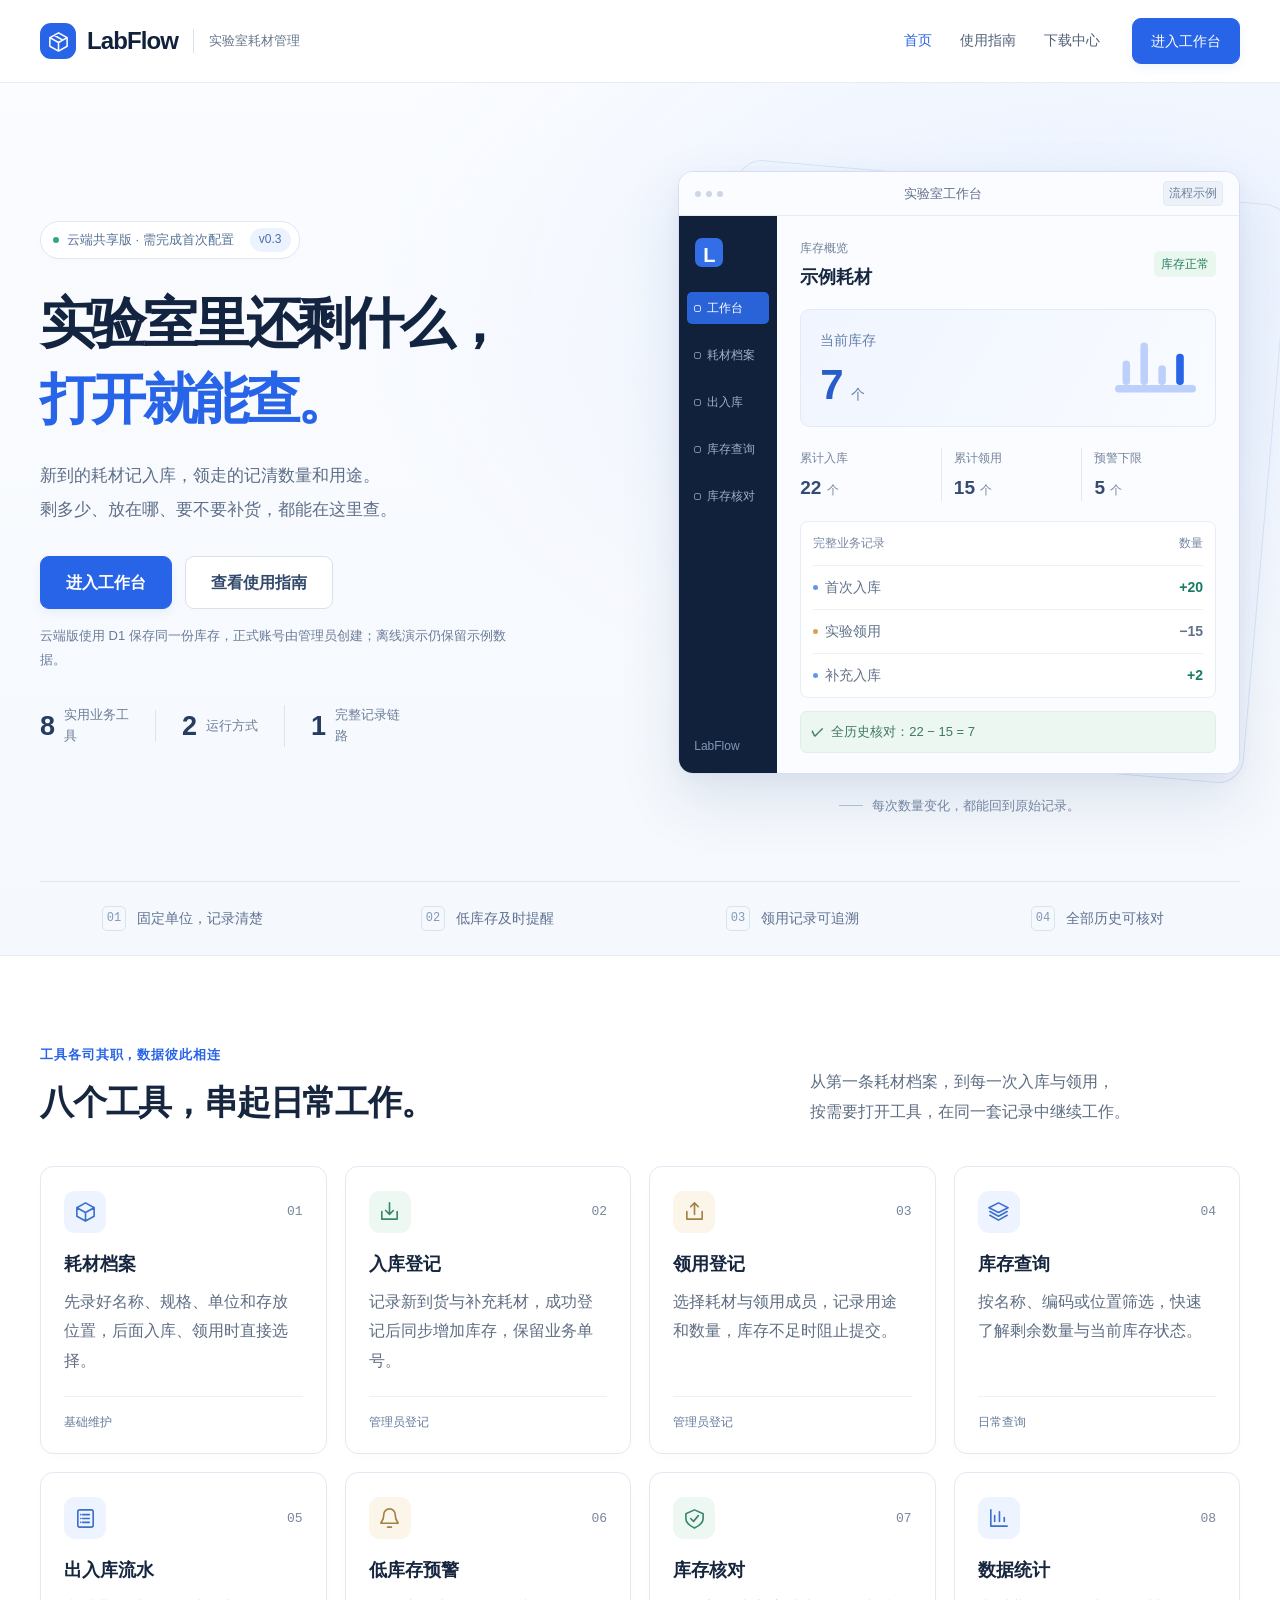
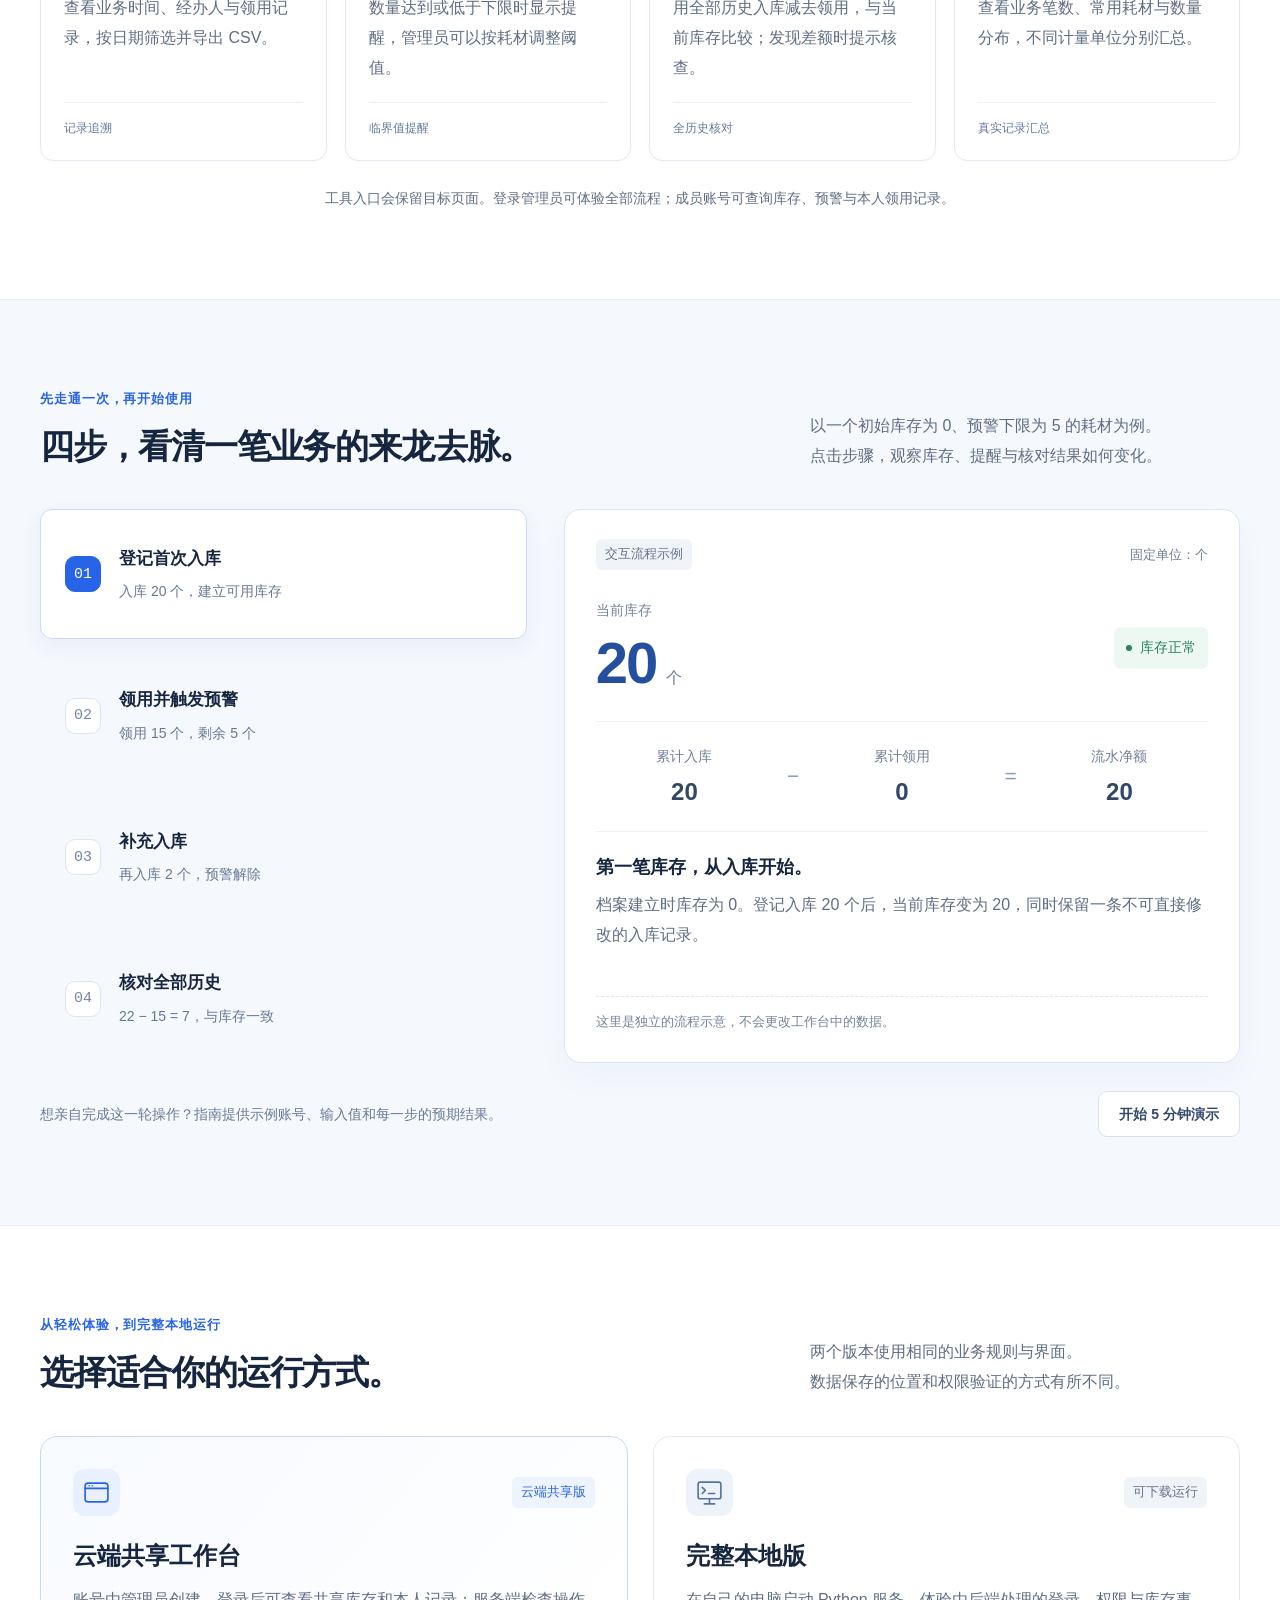
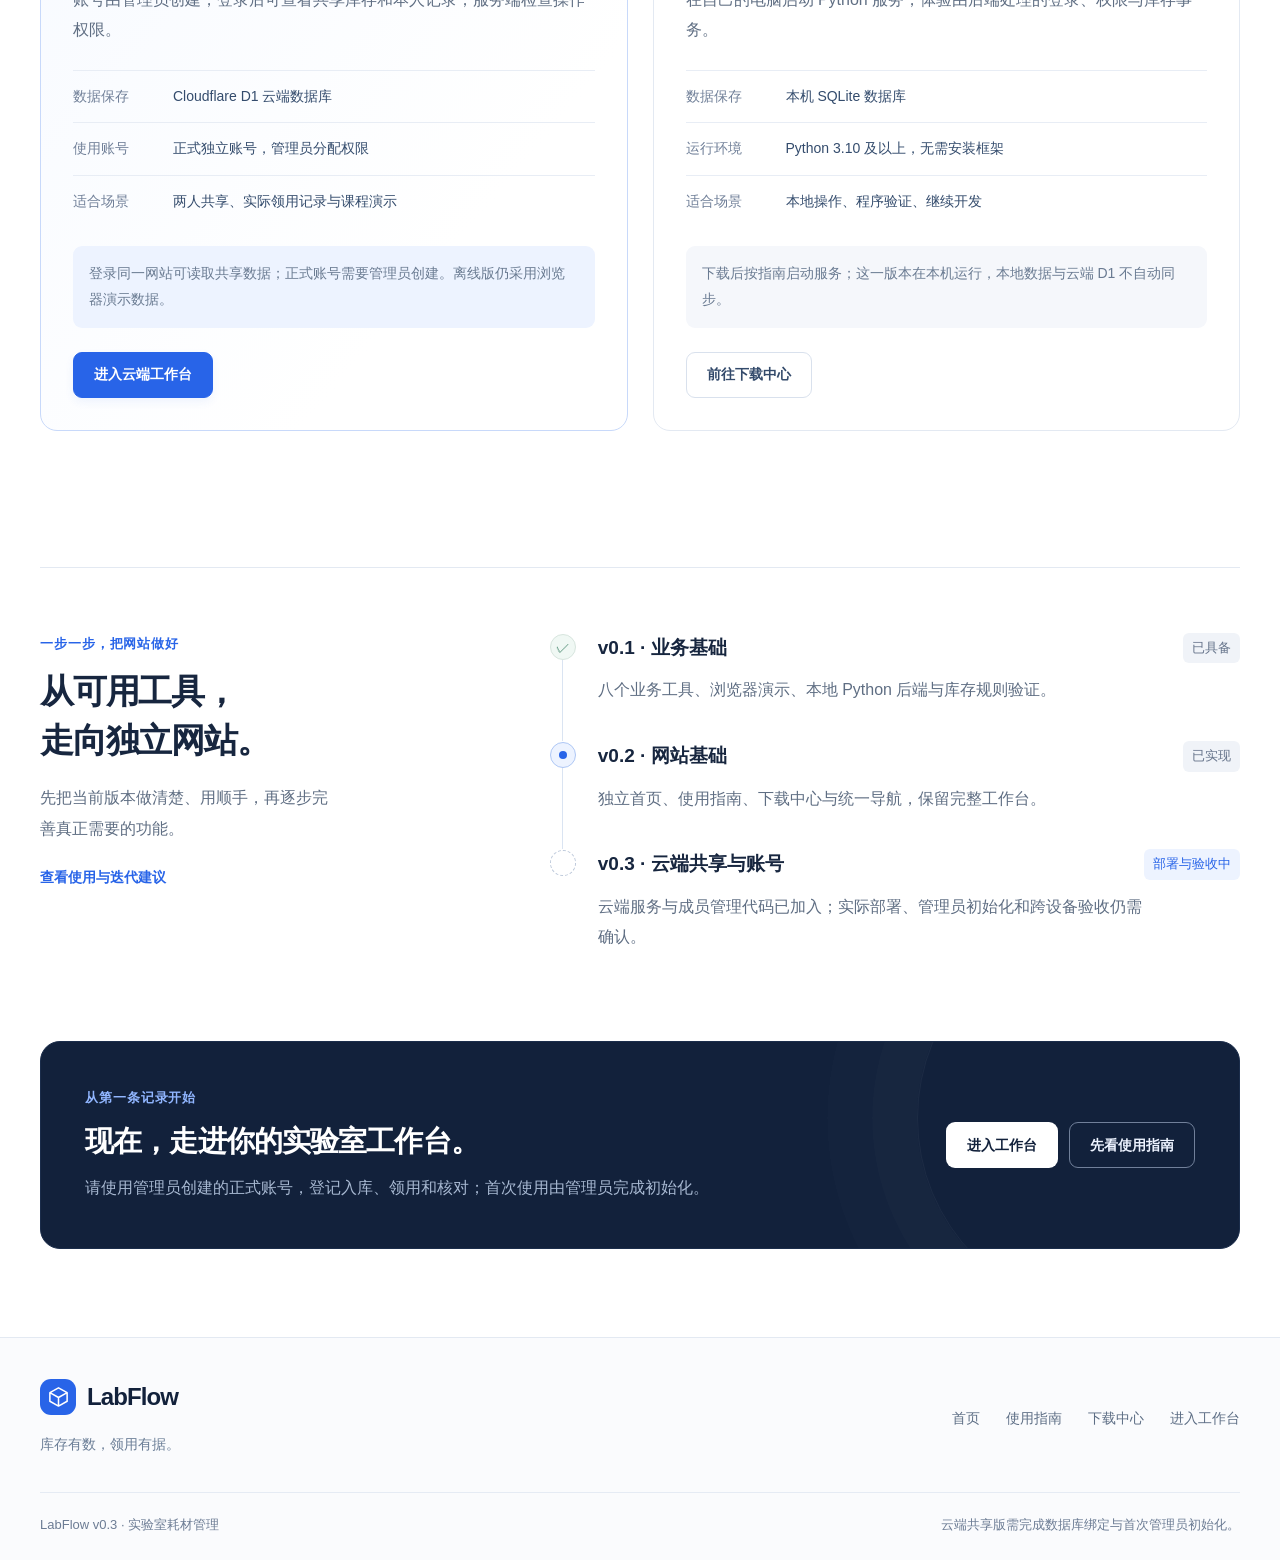
==== commit 1c22645d: "feat: cloud D1 shared inventory, real accounts and member administration Add Worker API with D1 atom" ====
--- a/web/index.html
+++ b/web/index.html
@@ -25,11 +25,11 @@
     <section class="home-hero">
       <div class="site-wrap hero-layout">
         <div class="hero-copy">
-          <div class="hero-status"><span class="status-dot"></span>浏览器体验已开放<span class="hero-version">v0.2</span></div>
+          <div class="hero-status"><span class="status-dot"></span>云端共享版 · 需完成首次配置<span class="hero-version">v0.3</span></div>
           <h1>实验室里还剩什么，<br><span>打开就能查。</span></h1>
           <p class="hero-lead">新到的耗材记入库，领走的记清数量和用途。<br class="desktop-break">剩多少、放在哪、要不要补货，都能在这里查。</p>
           <div class="hero-actions"><a class="button button-primary button-large" href="app.html">进入工作台</a><a class="button button-secondary button-large" href="guide.html">查看使用指南</a></div>
-          <p class="hero-note">在线版本使用当前浏览器保存数据，可直接体验示例账号。</p>
+          <p class="hero-note">云端版使用 D1 保存同一份库存，正式账号由管理员创建；离线演示仍保留示例数据。</p>
           <div class="hero-proof" aria-label="产品范围"><div><strong>8</strong><span>实用业务工具</span></div><div><strong>2</strong><span>运行方式</span></div><div><strong>1</strong><span>完整记录链路</span></div></div>
         </div>
         <div class="hero-visual">
@@ -92,16 +92,16 @@
       <div class="site-wrap">
         <div class="section-head"><div><p class="eyebrow">从轻松体验，到完整本地运行</p><h2 class="section-title">选择适合你的运行方式。</h2></div><p class="section-copy">两个版本使用相同的业务规则与界面。<br class="desktop-break">数据保存的位置和权限验证的方式有所不同。</p></div>
         <div class="mode-grid">
-          <article class="mode-card browser-mode"><div class="mode-card-heading"><span class="mode-icon" aria-hidden="true"><svg viewBox="0 0 28 28" fill="none"><rect x="3" y="5" width="22" height="18" rx="3"/><path d="M3 10h22M7 7.5h.01M10 7.5h.01"/></svg></span><span class="tag tag-blue">当前线上版本</span></div><h3>浏览器体验</h3><p>打开网页即可试用，适合快速了解界面、业务流程与角色差异。</p><dl class="mode-facts"><div><dt>数据保存</dt><dd>当前浏览器的本地存储</dd></div><div><dt>使用账号</dt><dd>预置示例账号，角色切换用于演示</dd></div><div><dt>适合场景</dt><dd>在线体验、课堂展示、熟悉流程</dd></div></dl><div class="mode-boundary">换浏览器或换设备不会共享这里的数据；清除网站数据也会清除本地演示记录。</div><a class="button button-primary" href="app.html">打开浏览器体验</a></article>
-          <article class="mode-card local-mode"><div class="mode-card-heading"><span class="mode-icon" aria-hidden="true"><svg viewBox="0 0 28 28" fill="none"><rect x="3" y="4" width="22" height="16" rx="2"/><path d="M9 25h10M14 20v5M7 9l3 3-3 3M13 15h6"/></svg></span><span class="tag">可下载运行</span></div><h3>完整本地版</h3><p>在自己的电脑启动 Python 服务，体验由后端处理的登录、权限与库存事务。</p><dl class="mode-facts"><div><dt>数据保存</dt><dd>本机 SQLite 数据库</dd></div><div><dt>运行环境</dt><dd>Python 3.10 及以上，无需安装框架</dd></div><div><dt>适合场景</dt><dd>本地操作、程序验证、继续开发</dd></div></dl><div class="mode-boundary">下载后按指南启动服务；这一版本在本机运行，当前尚未提供云端账号或跨设备同步。</div><a class="button button-secondary" href="download.html">前往下载中心</a></article>
+          <article class="mode-card browser-mode"><div class="mode-card-heading"><span class="mode-icon" aria-hidden="true"><svg viewBox="0 0 28 28" fill="none"><rect x="3" y="5" width="22" height="18" rx="3"/><path d="M3 10h22M7 7.5h.01M10 7.5h.01"/></svg></span><span class="tag tag-blue">云端共享版</span></div><h3>云端共享工作台</h3><p>账号由管理员创建，登录后可查看共享库存和本人记录；服务端检查操作权限。</p><dl class="mode-facts"><div><dt>数据保存</dt><dd>Cloudflare D1 云端数据库</dd></div><div><dt>使用账号</dt><dd>正式独立账号，管理员分配权限</dd></div><div><dt>适合场景</dt><dd>两人共享、实际领用记录与课程演示</dd></div></dl><div class="mode-boundary">登录同一网站可读取共享数据；正式账号需要管理员创建。离线版仍采用浏览器演示数据。</div><a class="button button-primary" href="app.html">进入云端工作台</a></article>
+          <article class="mode-card local-mode"><div class="mode-card-heading"><span class="mode-icon" aria-hidden="true"><svg viewBox="0 0 28 28" fill="none"><rect x="3" y="4" width="22" height="16" rx="2"/><path d="M9 25h10M14 20v5M7 9l3 3-3 3M13 15h6"/></svg></span><span class="tag">可下载运行</span></div><h3>完整本地版</h3><p>在自己的电脑启动 Python 服务，体验由后端处理的登录、权限与库存事务。</p><dl class="mode-facts"><div><dt>数据保存</dt><dd>本机 SQLite 数据库</dd></div><div><dt>运行环境</dt><dd>Python 3.10 及以上，无需安装框架</dd></div><div><dt>适合场景</dt><dd>本地操作、程序验证、继续开发</dd></div></dl><div class="mode-boundary">下载后按指南启动服务；这一版本在本机运行，本地数据与云端 D1 不自动同步。</div><a class="button button-secondary" href="download.html">前往下载中心</a></article>
         </div>
       </div>
     </section>
     <section id="roadmap" class="section roadmap-section">
-      <div class="site-wrap roadmap-layout"><div class="roadmap-heading"><p class="eyebrow">一步一步，把网站做好</p><h2 class="section-title">从可用工具，<br>走向独立网站。</h2><p class="section-copy">先把当前版本做清楚、用顺手，再逐步完善真正需要的功能。</p><a class="text-link" href="guide.html#team">查看使用与迭代建议</a></div><div class="roadmap-list"><article class="roadmap-item"><span class="roadmap-marker complete" aria-hidden="true">✓</span><div><div class="roadmap-item-title"><h3>v0.1 · 业务基础</h3><span class="tag">已具备</span></div><p>八个业务工具、浏览器演示、本地 Python 后端与库存规则验证。</p></div></article><article class="roadmap-item current"><span class="roadmap-marker" aria-hidden="true"><i></i></span><div><div class="roadmap-item-title"><h3>v0.2 · 网站基础</h3><span class="tag tag-blue">本轮迭代</span></div><p>独立首页、使用指南、下载中心与统一导航，保留完整工作台。</p></div></article><article class="roadmap-item"><span class="roadmap-marker planned" aria-hidden="true"></span><div><div class="roadmap-item-title"><h3>后续 · 云端能力</h3><span class="tag">计划中</span></div><p>下一步先做账号和共享库存，让两个人在不同电脑上看到同一份数据。这部分还在计划中。</p></div></article></div></div>
+      <div class="site-wrap roadmap-layout"><div class="roadmap-heading"><p class="eyebrow">一步一步，把网站做好</p><h2 class="section-title">从可用工具，<br>走向独立网站。</h2><p class="section-copy">先把当前版本做清楚、用顺手，再逐步完善真正需要的功能。</p><a class="text-link" href="guide.html#team">查看使用与迭代建议</a></div><div class="roadmap-list"><article class="roadmap-item"><span class="roadmap-marker complete" aria-hidden="true">✓</span><div><div class="roadmap-item-title"><h3>v0.1 · 业务基础</h3><span class="tag">已具备</span></div><p>八个业务工具、浏览器演示、本地 Python 后端与库存规则验证。</p></div></article><article class="roadmap-item current"><span class="roadmap-marker" aria-hidden="true"><i></i></span><div><div class="roadmap-item-title"><h3>v0.2 · 网站基础</h3><span class="tag">已实现</span></div><p>独立首页、使用指南、下载中心与统一导航，保留完整工作台。</p></div></article><article class="roadmap-item"><span class="roadmap-marker planned" aria-hidden="true"></span><div><div class="roadmap-item-title"><h3>v0.3 · 云端共享与账号</h3><span class="tag tag-blue">部署与验收中</span></div><p>云端服务与成员管理代码已加入；实际部署、管理员初始化和跨设备验收仍需确认。</p></div></article></div></div>
     </section>
-    <section class="closing-section"><div class="site-wrap"><div class="closing-panel"><div><p class="eyebrow">从第一条记录开始</p><h2>现在，走进你的实验室工作台。</h2><p>选择示例管理员账号，完整体验一次入库、领用与核对。</p></div><div class="closing-actions"><a class="button button-white" href="app.html">进入工作台</a><a class="button button-dark-outline" href="guide.html">先看使用指南</a></div></div></div></section>
+    <section class="closing-section"><div class="site-wrap"><div class="closing-panel"><div><p class="eyebrow">从第一条记录开始</p><h2>现在，走进你的实验室工作台。</h2><p>请使用管理员创建的正式账号，登记入库、领用和核对；首次使用由管理员完成初始化。</p></div><div class="closing-actions"><a class="button button-white" href="app.html">进入工作台</a><a class="button button-dark-outline" href="guide.html">先看使用指南</a></div></div></div></section>
   </main>
-  <footer class="site-footer"><div class="site-wrap"><div class="footer-top"><div><a class="site-brand" href="index.html"><span class="brand-mark" aria-hidden="true"><svg viewBox="0 0 24 24" fill="none"><path d="m12 3 9 5-9 5-9-5 9-5Zm-9 5v9l9 5 9-5V8M12 13v9" stroke="currentColor" stroke-width="1.6" stroke-linejoin="round"/></svg></span><span class="brand-wordmark">LabFlow</span></a><p class="footer-description">库存有数，领用有据。</p></div><nav class="footer-nav" aria-label="页脚导航"><a href="index.html">首页</a><a href="guide.html">使用指南</a><a href="download.html">下载中心</a><a href="app.html">进入工作台</a></nav></div><div class="footer-bottom"><span>LabFlow v0.2 · 实验室耗材管理</span><span>当前线上版本为浏览器体验，暂无云端同步。</span></div></div></footer>
+  <footer class="site-footer"><div class="site-wrap"><div class="footer-top"><div><a class="site-brand" href="index.html"><span class="brand-mark" aria-hidden="true"><svg viewBox="0 0 24 24" fill="none"><path d="m12 3 9 5-9 5-9-5 9-5Zm-9 5v9l9 5 9-5V8M12 13v9" stroke="currentColor" stroke-width="1.6" stroke-linejoin="round"/></svg></span><span class="brand-wordmark">LabFlow</span></a><p class="footer-description">库存有数，领用有据。</p></div><nav class="footer-nav" aria-label="页脚导航"><a href="index.html">首页</a><a href="guide.html">使用指南</a><a href="download.html">下载中心</a><a href="app.html">进入工作台</a></nav></div><div class="footer-bottom"><span>LabFlow v0.3 · 实验室耗材管理</span><span>云端共享版需完成数据库绑定与首次管理员初始化。</span></div></div></footer>
 </body>
 </html>
